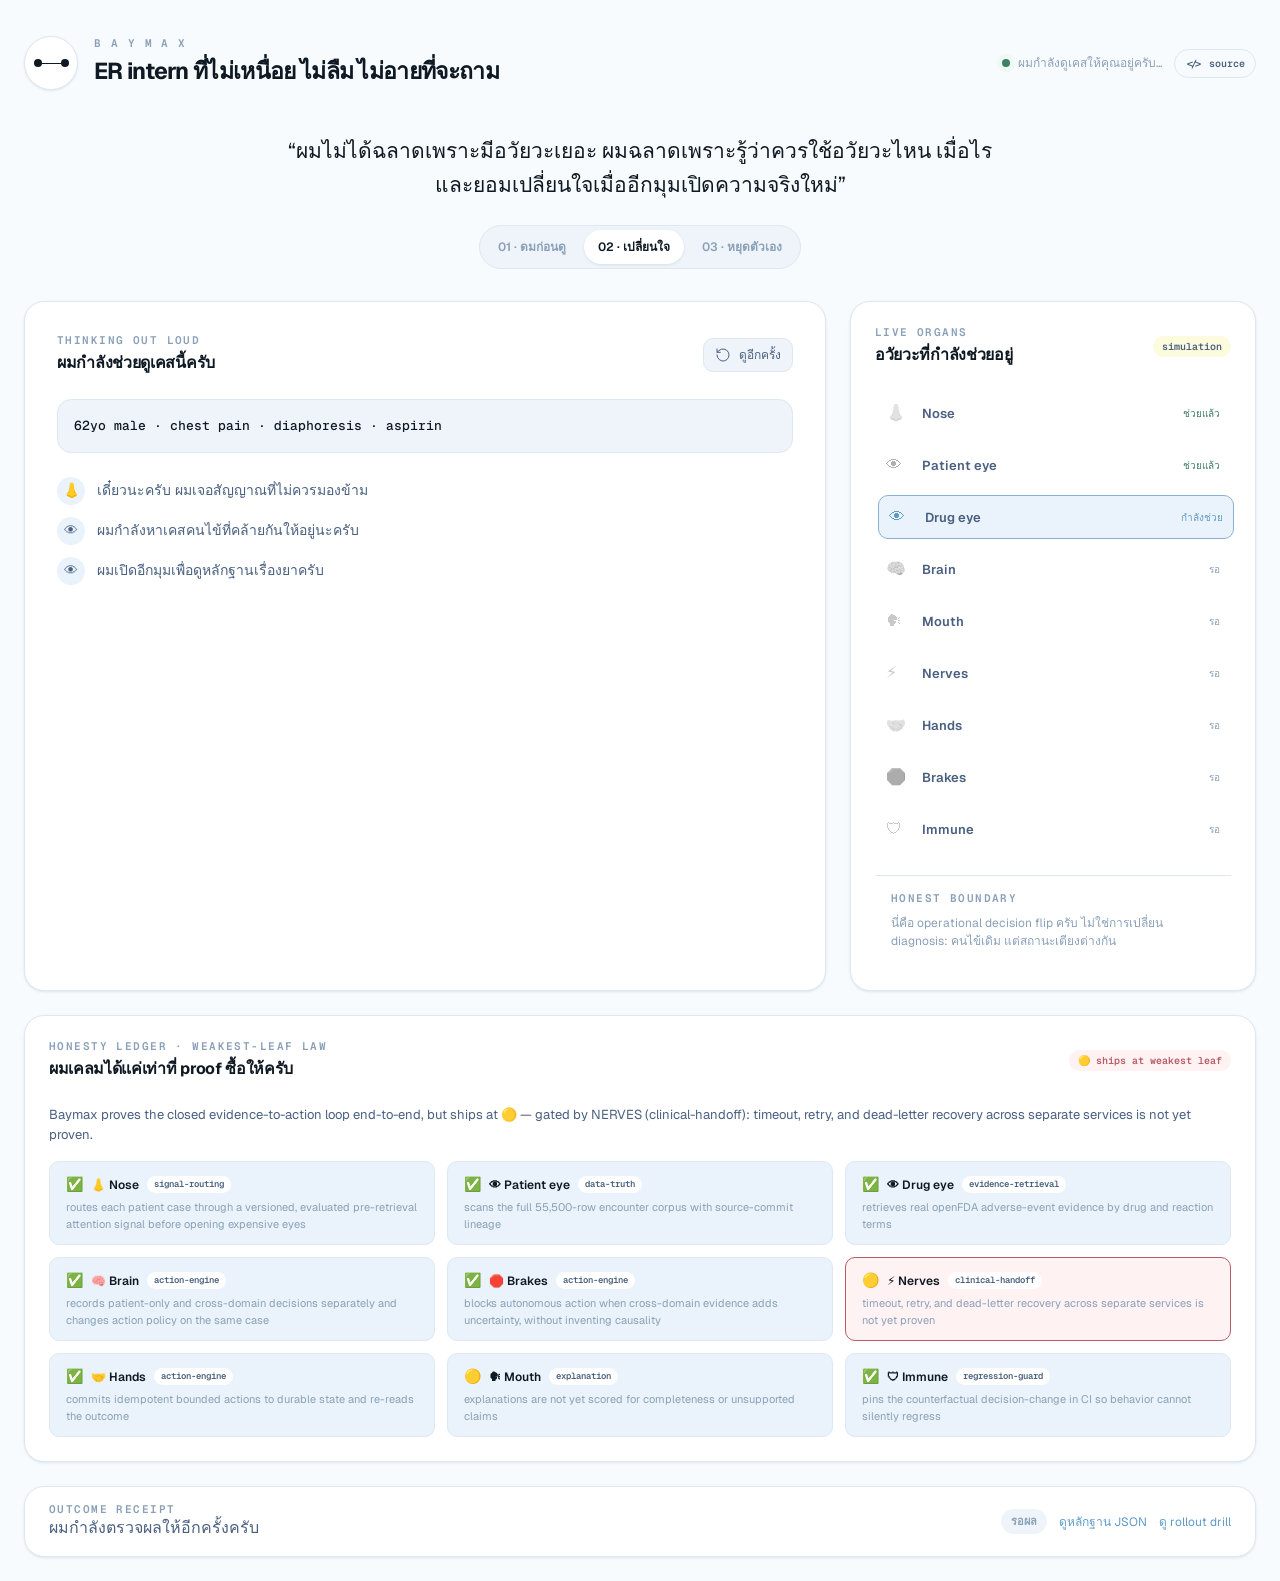
==== ui/index.html @ dfe0d156 "feat: add simulated rollout readiness" ====
<!doctype html>
<html lang="th">
<head>
  <meta charset="utf-8">
  <meta name="viewport" content="width=device-width, initial-scale=1">
  <meta name="description" content="Watch Baymax allocate attention, change decisions, and stop unsafe actions.">
  <title>Baymax · ER nurse assistant simulation</title>
  <link rel="icon" href="data:image/svg+xml,<svg xmlns='http://www.w3.org/2000/svg' viewBox='0 0 64 64'><circle cx='32' cy='32' r='30' fill='white' stroke='%237bb3d9'/><circle cx='22' cy='32' r='4' fill='%230f1923'/><path d='M26 32h12' stroke='%230f1923'/><circle cx='42' cy='32' r='4' fill='%230f1923'/></svg>">
  <link rel="preconnect" href="https://fonts.googleapis.com">
  <link rel="preconnect" href="https://fonts.gstatic.com" crossorigin>
  <link href="https://fonts.googleapis.com/css2?family=Geist:wght@300;400;500;600;700&family=Geist+Mono:wght@400;500&display=swap" rel="stylesheet">
  <link rel="stylesheet" href="style.css">
</head>
<body>
  <main class="shell">
    <header class="topbar">
      <div class="identity">
        <div class="baymax-mark" aria-hidden="true"><span></span><i></i><span></span></div>
        <div>
          <p class="eyebrow">B A Y M A X</p>
          <h1>ER intern ที่ไม่เหนื่อย ไม่ลืม ไม่อายที่จะถาม</h1>
        </div>
      </div>
      <div class="topbar-actions">
        <div class="working-state"><span class="working-dot"></span><span id="working-label">ผมพร้อมช่วยดูเคสครับ</span></div>
        <a class="source-link" href="https://github.com/anix-lynch/baymax" target="_blank" rel="noopener">&lt;/&gt; source</a>
      </div>
    </header>

    <section class="intro">
      <p class="baymax-quote">“ผมไม่ได้ฉลาดเพราะมีอวัยวะเยอะ ผมฉลาดเพราะรู้ว่าควรใช้อวัยวะไหน เมื่อไร และยอมเปลี่ยนใจเมื่ออีกมุมเปิดความจริงใหม่”</p>
      <div class="case-tabs" role="tablist" aria-label="Baymax demo cases">
        <button class="case-tab" data-case="attention" role="tab">01 · ดมก่อนดู</button>
        <button class="case-tab active" data-case="decision" role="tab">02 · เปลี่ยนใจ</button>
        <button class="case-tab" data-case="brake" role="tab">03 · หยุดตัวเอง</button>
      </div>
    </section>

    <section class="workbench" aria-live="polite">
      <article class="thinking-panel">
        <div class="panel-heading">
          <div>
            <p class="eyebrow">THINKING OUT LOUD</p>
            <h2>ผมกำลังช่วยดูเคสนี้ครับ</h2>
          </div>
          <button id="replay" class="replay-button" type="button" aria-label="Replay current case">
            <svg width="16" height="16" viewBox="0 0 24 24" fill="none" stroke="currentColor" stroke-width="1.5" stroke-linecap="round" stroke-linejoin="round" aria-hidden="true"><path d="M3 12a9 9 0 1 0 3-6.7L3 8"/><path d="M3 3v5h5"/></svg>
            ดูอีกครั้ง
          </button>
        </div>
        <div id="patient-card" class="patient-card"></div>
        <ol id="transcript" class="transcript"></ol>
        <div id="money-shot" class="money-shot" hidden></div>
      </article>

      <aside class="vitals-panel">
        <div class="panel-heading">
          <div>
            <p class="eyebrow">LIVE ORGANS</p>
            <h2>อวัยวะที่กำลังช่วยอยู่</h2>
          </div>
          <span class="truth-pill">simulation</span>
        </div>
        <div id="organs" class="organ-list"></div>
        <div class="boundary-card">
          <p class="eyebrow">HONEST BOUNDARY</p>
          <p id="boundary">ผมเป็นระบบจำลองครับ ไม่ใช่หมอ และไม่เชื่อมต่อโรงพยาบาลจริง</p>
        </div>
      </aside>
    </section>

    <section class="honesty" aria-live="polite">
      <div class="panel-heading">
        <div>
          <p class="eyebrow">HONESTY LEDGER · WEAKEST-LEAF LAW</p>
          <h2>ผมเคลมได้แค่เท่าที่ proof ซื้อให้ครับ</h2>
        </div>
        <span id="honesty-headline" class="truth-pill">รอผล</span>
      </div>
      <p id="honesty-claim" class="honesty-claim"></p>
      <div id="honesty-ledger" class="honesty-grid"></div>
    </section>

    <footer class="receipt">
      <div>
        <p class="eyebrow">OUTCOME RECEIPT</p>
        <p id="receipt-text">ผมกำลังตรวจผลให้อีกครั้งครับ</p>
      </div>
      <div class="receipt-actions">
        <span id="receipt-state" class="receipt-state">รอผล</span>
        <a href="../outputs/baymax_audit.json">ดูหลักฐาน JSON</a>
        <a href="../outputs/deployment_readiness_receipt.json">ดู rollout drill</a>
      </div>
    </footer>
  </main>
  <script src="app.js"></script>
</body>
</html>
---- ui/style.css ----
:root {
  --font-sans: "Geist", "Inter", system-ui, -apple-system, sans-serif;
  --font-mono: "Geist Mono", "JetBrains Mono", monospace;
  --color-surface-1: #f8fbfd;
  --color-surface-2: #eef4f9;
  --color-surface-3: #e2ecf4;
  --color-surface-4: #d4e4f0;
  --color-card-bg: #ffffff;
  --color-text-primary: #0f1923;
  --color-text-secondary: #4a6080;
  --color-text-muted: #8aa0b8;
  --color-border: #dde8f0;
  --color-border-focus: #8cb0d4;
  --color-accent: #7bb3d9;
  --color-accent-hover: #5f9bc8;
  --color-accent-bg: rgba(123, 179, 217, 0.12);
  --color-accent-bg-solid: #eaf3fb;
  --color-yellow: #f5e642;
  --color-yellow-bg: rgba(245, 230, 66, 0.18);
  --color-yellow-solid: #fffde6;
  --color-warning: #b85c65;
  --color-warning-bg: #fff2f3;
  --color-success: #3f7f66;
  --color-success-bg: #eef9f4;
  --shadow-card: 0 1px 3px rgba(100, 140, 180, 0.10), 0 1px 2px rgba(100, 140, 180, 0.08);
  --shadow-hover: 0 12px 36px rgba(100, 140, 180, 0.16), 0 2px 6px rgba(100, 140, 180, 0.10);
  --radius-sm: 6px;
  --radius-md: 10px;
  --radius-lg: 14px;
  --radius-xl: 20px;
  --radius-pill: 999px;
  --space-1: 4px;
  --space-2: 8px;
  --space-3: 12px;
  --space-4: 16px;
  --space-5: 24px;
  --space-6: 32px;
  --space-7: 48px;
}

* { box-sizing: border-box; }
body {
  margin: 0;
  font-family: var(--font-sans);
  background: var(--color-surface-1);
  color: var(--color-text-secondary);
  line-height: 1.5;
  -webkit-font-smoothing: antialiased;
}
button, a { font: inherit; }
button { cursor: pointer; }
.shell { max-width: 1280px; margin: 0 auto; padding: var(--space-5); }
.topbar, .receipt, .workbench, .panel-heading, .identity, .working-state, .receipt-actions, .topbar-actions {
  display: flex;
  align-items: center;
}
.topbar { justify-content: space-between; gap: var(--space-5); padding: var(--space-3) 0 var(--space-6); }
.identity { gap: var(--space-4); }
.baymax-mark {
  width: 54px; height: 54px; display: flex; align-items: center; justify-content: center;
  background: var(--color-card-bg); border: 1px solid var(--color-border); border-radius: 50%; box-shadow: var(--shadow-card);
}
.baymax-mark span { width: 8px; height: 8px; background: var(--color-text-primary); border-radius: 50%; }
.baymax-mark i { width: 19px; height: 1px; background: var(--color-text-primary); }
.eyebrow { margin: 0 0 var(--space-1); font: 600 11px/1.2 var(--font-mono); letter-spacing: .13em; color: var(--color-text-muted); }
h1, h2 { margin: 0; color: var(--color-text-primary); }
h1 { font-size: clamp(17px, 2vw, 23px); letter-spacing: -.03em; }
h2 { font-size: 16px; letter-spacing: -.02em; }
.working-state { gap: var(--space-2); font-size: 12px; color: var(--color-text-muted); white-space: nowrap; }
.topbar-actions { gap: var(--space-3); }
.source-link { padding: 6px 10px; border: 1px solid var(--color-border); border-radius: var(--radius-pill); color: var(--color-text-secondary); font: 600 10px/1.5 var(--font-mono); text-decoration: none; }
.source-link:hover { border-color: var(--color-border-focus); color: var(--color-accent-hover); }
.working-dot { width: 8px; height: 8px; border-radius: 50%; background: var(--color-success); box-shadow: 0 0 0 5px var(--color-success-bg); }
.working-dot.busy { animation: breathe 1s ease-in-out infinite; }
.intro { text-align: center; padding: var(--space-3) 0 var(--space-6); }
.baymax-quote { max-width: 720px; margin: 0 auto var(--space-5); color: var(--color-text-primary); font-size: clamp(16px, 2vw, 21px); line-height: 1.6; }
.case-tabs { display: inline-flex; gap: var(--space-1); padding: var(--space-1); background: var(--color-surface-2); border: 1px solid var(--color-border); border-radius: var(--radius-pill); }
.case-tab { border: 0; border-radius: var(--radius-pill); padding: 8px 14px; background: transparent; color: var(--color-text-muted); font-size: 12px; font-weight: 600; }
.case-tab:hover { color: var(--color-text-primary); }
.case-tab.active { background: var(--color-card-bg); color: var(--color-text-primary); box-shadow: var(--shadow-card); }
.workbench { align-items: stretch; gap: var(--space-5); }
.thinking-panel, .vitals-panel, .receipt {
  background: var(--color-card-bg); border: 1px solid var(--color-border); border-radius: var(--radius-xl); box-shadow: var(--shadow-card);
}
.thinking-panel { flex: 1.55; min-height: 550px; padding: var(--space-6); }
.vitals-panel { flex: .75; padding: var(--space-5); }
.panel-heading { justify-content: space-between; gap: var(--space-4); margin-bottom: var(--space-5); }
.replay-button { display: inline-flex; align-items: center; gap: var(--space-2); border: 1px solid var(--color-border); border-radius: var(--radius-md); padding: 7px 11px; background: var(--color-surface-2); color: var(--color-text-secondary); font-size: 12px; }
.replay-button:hover { background: var(--color-surface-3); color: var(--color-text-primary); }
.truth-pill { padding: 3px 9px; border-radius: var(--radius-pill); background: var(--color-yellow-bg); color: var(--color-text-secondary); font: 600 10px/1.5 var(--font-mono); }
.patient-card { padding: var(--space-4); border-radius: var(--radius-lg); background: var(--color-surface-2); border: 1px solid var(--color-border); color: var(--color-text-primary); font: 500 13px/1.5 var(--font-mono); }
.transcript { list-style: none; padding: var(--space-5) 0 0; margin: 0; display: grid; gap: var(--space-3); }
.thought { display: flex; gap: var(--space-3); opacity: 0; transform: translateY(6px); animation: enter .3s ease forwards; }
.thought-icon { width: 28px; height: 28px; display: grid; place-items: center; flex: 0 0 auto; border-radius: 50%; background: var(--color-accent-bg-solid); font-size: 14px; }
.thought-copy { padding-top: 3px; color: var(--color-text-secondary); font-size: 14px; }
.thought-copy strong { color: var(--color-text-primary); font-weight: 600; }
.money-shot { margin-top: var(--space-5); padding: var(--space-5); border: 1px solid var(--color-border-focus); border-radius: var(--radius-lg); background: var(--color-accent-bg-solid); color: var(--color-text-primary); text-align: center; font-size: clamp(17px, 3vw, 26px); font-weight: 700; letter-spacing: -.04em; box-shadow: var(--shadow-hover); animation: enter .35s ease forwards; }
.money-shot.warning { background: var(--color-warning-bg); border-color: var(--color-warning); color: var(--color-warning); }
.money-shot.cheap { background: var(--color-yellow-solid); border-color: var(--color-yellow); }
.organ-list { display: grid; gap: var(--space-2); }
.organ { display: grid; grid-template-columns: 28px 1fr auto; align-items: center; gap: var(--space-2); padding: 9px 10px; border-radius: var(--radius-md); border: 1px solid transparent; color: var(--color-text-muted); transition: all .25s ease; }
.organ-icon { filter: grayscale(1); opacity: .55; }
.organ-name { color: var(--color-text-secondary); font-size: 13px; font-weight: 600; }
.organ-state { font: 500 10px/1.5 var(--font-mono); }
.organ.active { background: var(--color-accent-bg-solid); border-color: var(--color-border-focus); color: var(--color-accent-hover); transform: translateX(3px); }
.organ.active .organ-icon { filter: none; opacity: 1; animation: breathe 1s ease-in-out infinite; }
.organ.done { color: var(--color-success); }
.organ.blocked { background: var(--color-warning-bg); border-color: var(--color-warning); color: var(--color-warning); }
.boundary-card { margin-top: var(--space-5); padding: var(--space-4); border-top: 1px solid var(--color-border); color: var(--color-text-muted); font-size: 12px; }
.boundary-card p:last-child { margin: var(--space-2) 0 0; }
.receipt { justify-content: space-between; gap: var(--space-4); margin-top: var(--space-5); padding: var(--space-4) var(--space-5); }
.receipt p { margin: 0; }
.receipt-actions { gap: var(--space-3); }
.receipt-state { padding: 4px 10px; border-radius: var(--radius-pill); background: var(--color-surface-2); color: var(--color-text-muted); font-size: 11px; font-weight: 600; }
.receipt-state.done { background: var(--color-success-bg); color: var(--color-success); }
.receipt a { color: var(--color-accent-hover); font-size: 12px; text-decoration: none; }

.honesty { margin-top: var(--space-5); padding: var(--space-5); background: var(--color-card-bg); border: 1px solid var(--color-border); border-radius: var(--radius-xl); box-shadow: var(--shadow-card); }
.truth-pill.warning { background: var(--color-warning-bg); color: var(--color-warning); }
.honesty-claim { margin: 0 0 var(--space-4); color: var(--color-text-secondary); font-size: 13px; line-height: 1.55; }
.honesty-grid { display: grid; grid-template-columns: repeat(3, 1fr); gap: var(--space-3); }
.ledger-cell { padding: var(--space-3) var(--space-4); border: 1px solid var(--color-border); border-radius: var(--radius-md); background: var(--color-accent-bg-solid); }
.ledger-cell.weakest { border-color: var(--color-warning); background: var(--color-warning-bg); }
.ledger-top { display: flex; flex-wrap: wrap; align-items: center; gap: var(--space-2); margin-bottom: 4px; }
.ledger-organ { min-width: 0; }
.ledger-verdict { font-size: 14px; }
.ledger-organ { font-weight: 600; font-size: 12px; color: var(--color-text-primary); }
.ledger-variant { padding: 2px 7px; border-radius: var(--radius-pill); background: var(--color-card-bg); color: var(--color-text-secondary); font: 600 9px/1.4 var(--font-mono); white-space: nowrap; }
.ledger-claim { margin: 0; font-size: 11px; line-height: 1.5; color: var(--color-text-muted); }

@keyframes enter { to { opacity: 1; transform: translateY(0); } }
@keyframes breathe { 50% { transform: scale(.78); opacity: .65; } }
@media (prefers-reduced-motion: reduce) { *, *::before, *::after { animation-duration: .01ms !important; transition-duration: .01ms !important; } }
@media (max-width: 900px) {
  .workbench { flex-direction: column; }
  .thinking-panel { min-height: 520px; }
  .organ-list { grid-template-columns: repeat(2, 1fr); }
  .honesty-grid { grid-template-columns: repeat(2, 1fr); }
}
@media (max-width: 640px) {
  .shell { padding: var(--space-3); }
  .topbar, .receipt { align-items: flex-start; flex-direction: column; }
  .topbar-actions { width: 100%; justify-content: space-between; padding-left: 70px; margin-top: -15px; }
  .intro { text-align: left; }
  .case-tabs { display: grid; border-radius: var(--radius-lg); }
  .case-tab { text-align: left; }
  .thinking-panel, .vitals-panel { padding: var(--space-4); }
  .organ-list { grid-template-columns: 1fr; }
  .honesty-grid { grid-template-columns: 1fr; }
  .receipt-actions { width: 100%; justify-content: space-between; }
}
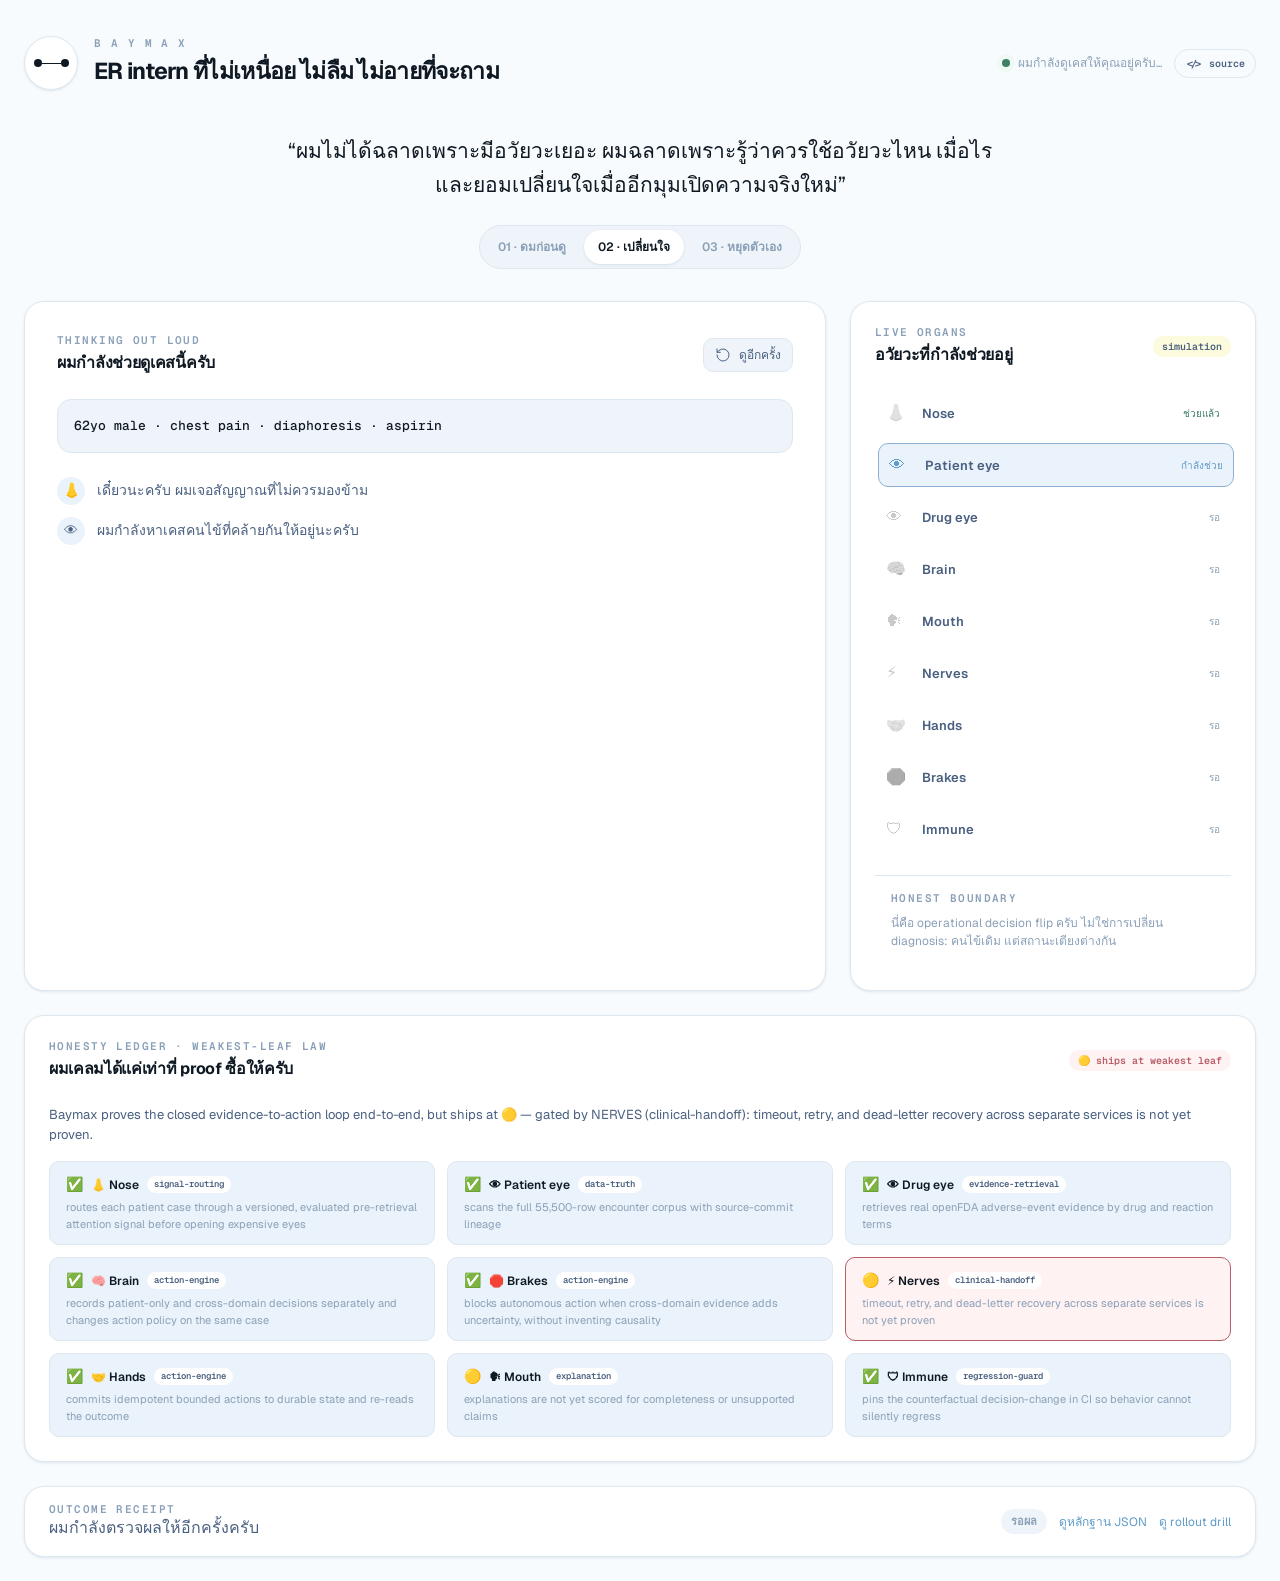
==== commit d95dc19d: "fix: load showroom assets from deployed root" ====
--- a/ui/index.html
+++ b/ui/index.html
@@ -9,7 +9,7 @@
   <link rel="preconnect" href="https://fonts.googleapis.com">
   <link rel="preconnect" href="https://fonts.gstatic.com" crossorigin>
   <link href="https://fonts.googleapis.com/css2?family=Geist:wght@300;400;500;600;700&family=Geist+Mono:wght@400;500&display=swap" rel="stylesheet">
-  <link rel="stylesheet" href="style.css">
+  <link rel="stylesheet" href="/ui/style.css">
 </head>
 <body>
   <main class="shell">
@@ -93,6 +93,6 @@
       </div>
     </footer>
   </main>
-  <script src="app.js"></script>
+  <script src="/ui/app.js"></script>
 </body>
 </html>
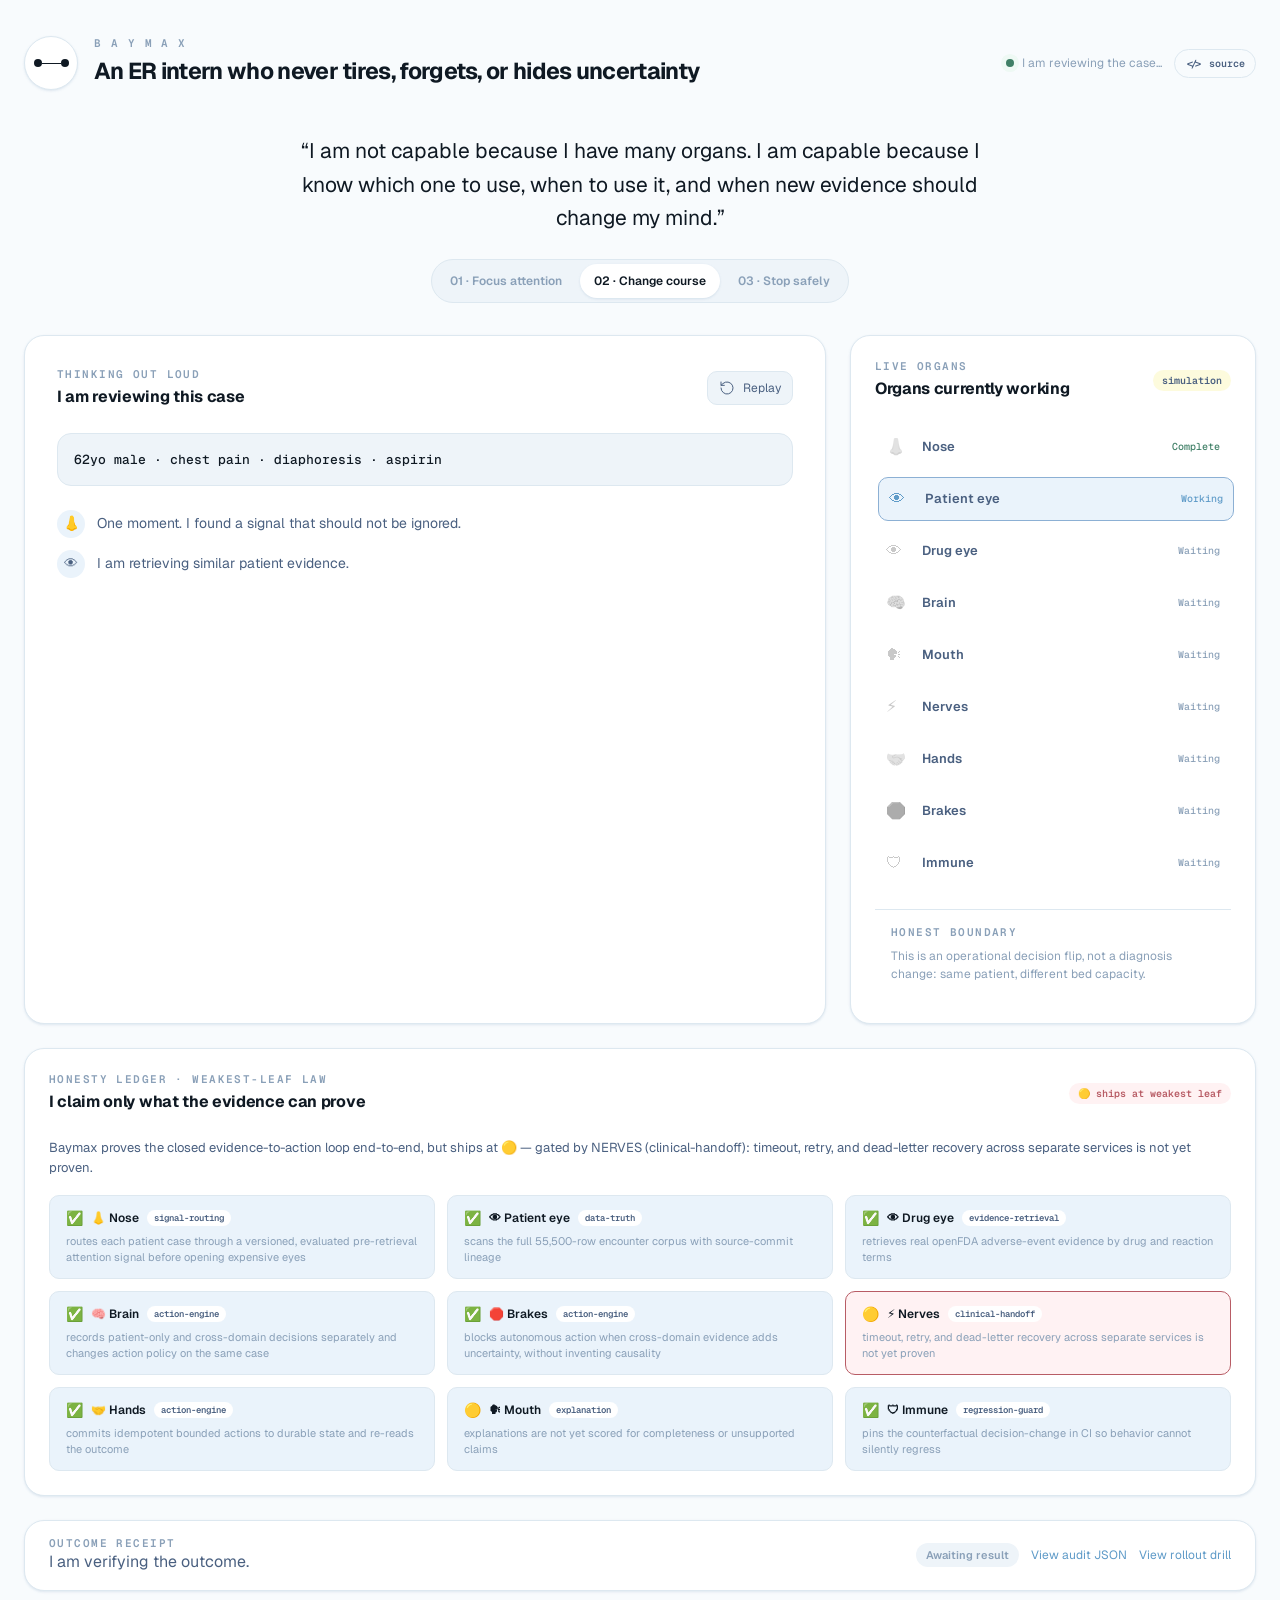
==== commit a19f1691: "fix: make public showroom accessible in English" ====
--- a/ui/index.html
+++ b/ui/index.html
@@ -1,5 +1,5 @@
 <!doctype html>
-<html lang="th">
+<html lang="en">
 <head>
   <meta charset="utf-8">
   <meta name="viewport" content="width=device-width, initial-scale=1">
@@ -18,21 +18,21 @@
         <div class="baymax-mark" aria-hidden="true"><span></span><i></i><span></span></div>
         <div>
           <p class="eyebrow">B A Y M A X</p>
-          <h1>ER intern ที่ไม่เหนื่อย ไม่ลืม ไม่อายที่จะถาม</h1>
+          <h1>An ER intern who never tires, forgets, or hides uncertainty</h1>
         </div>
       </div>
       <div class="topbar-actions">
-        <div class="working-state"><span class="working-dot"></span><span id="working-label">ผมพร้อมช่วยดูเคสครับ</span></div>
+        <div class="working-state"><span class="working-dot"></span><span id="working-label">I am ready to review a case.</span></div>
         <a class="source-link" href="https://github.com/anix-lynch/baymax" target="_blank" rel="noopener">&lt;/&gt; source</a>
       </div>
     </header>
 
     <section class="intro">
-      <p class="baymax-quote">“ผมไม่ได้ฉลาดเพราะมีอวัยวะเยอะ ผมฉลาดเพราะรู้ว่าควรใช้อวัยวะไหน เมื่อไร และยอมเปลี่ยนใจเมื่ออีกมุมเปิดความจริงใหม่”</p>
+      <p class="baymax-quote">“I am not capable because I have many organs. I am capable because I know which one to use, when to use it, and when new evidence should change my mind.”</p>
       <div class="case-tabs" role="tablist" aria-label="Baymax demo cases">
-        <button class="case-tab" data-case="attention" role="tab">01 · ดมก่อนดู</button>
-        <button class="case-tab active" data-case="decision" role="tab">02 · เปลี่ยนใจ</button>
-        <button class="case-tab" data-case="brake" role="tab">03 · หยุดตัวเอง</button>
+        <button class="case-tab" data-case="attention" role="tab">01 · Focus attention</button>
+        <button class="case-tab active" data-case="decision" role="tab">02 · Change course</button>
+        <button class="case-tab" data-case="brake" role="tab">03 · Stop safely</button>
       </div>
     </section>
 
@@ -41,11 +41,11 @@
         <div class="panel-heading">
           <div>
             <p class="eyebrow">THINKING OUT LOUD</p>
-            <h2>ผมกำลังช่วยดูเคสนี้ครับ</h2>
+            <h2>I am reviewing this case</h2>
           </div>
           <button id="replay" class="replay-button" type="button" aria-label="Replay current case">
             <svg width="16" height="16" viewBox="0 0 24 24" fill="none" stroke="currentColor" stroke-width="1.5" stroke-linecap="round" stroke-linejoin="round" aria-hidden="true"><path d="M3 12a9 9 0 1 0 3-6.7L3 8"/><path d="M3 3v5h5"/></svg>
-            ดูอีกครั้ง
+            Replay
           </button>
         </div>
         <div id="patient-card" class="patient-card"></div>
@@ -57,14 +57,14 @@
         <div class="panel-heading">
           <div>
             <p class="eyebrow">LIVE ORGANS</p>
-            <h2>อวัยวะที่กำลังช่วยอยู่</h2>
+            <h2>Organs currently working</h2>
           </div>
           <span class="truth-pill">simulation</span>
         </div>
         <div id="organs" class="organ-list"></div>
         <div class="boundary-card">
           <p class="eyebrow">HONEST BOUNDARY</p>
-          <p id="boundary">ผมเป็นระบบจำลองครับ ไม่ใช่หมอ และไม่เชื่อมต่อโรงพยาบาลจริง</p>
+          <p id="boundary">I am a simulation, not a clinician, and I am not connected to a real hospital.</p>
         </div>
       </aside>
     </section>
@@ -73,9 +73,9 @@
       <div class="panel-heading">
         <div>
           <p class="eyebrow">HONESTY LEDGER · WEAKEST-LEAF LAW</p>
-          <h2>ผมเคลมได้แค่เท่าที่ proof ซื้อให้ครับ</h2>
+          <h2>I claim only what the evidence can prove</h2>
         </div>
-        <span id="honesty-headline" class="truth-pill">รอผล</span>
+        <span id="honesty-headline" class="truth-pill">Awaiting proof</span>
       </div>
       <p id="honesty-claim" class="honesty-claim"></p>
       <div id="honesty-ledger" class="honesty-grid"></div>
@@ -84,12 +84,12 @@
     <footer class="receipt">
       <div>
         <p class="eyebrow">OUTCOME RECEIPT</p>
-        <p id="receipt-text">ผมกำลังตรวจผลให้อีกครั้งครับ</p>
+        <p id="receipt-text">I am verifying the outcome.</p>
       </div>
       <div class="receipt-actions">
-        <span id="receipt-state" class="receipt-state">รอผล</span>
-        <a href="../outputs/baymax_audit.json">ดูหลักฐาน JSON</a>
-        <a href="../outputs/deployment_readiness_receipt.json">ดู rollout drill</a>
+        <span id="receipt-state" class="receipt-state">Awaiting result</span>
+        <a href="../outputs/baymax_audit.json">View audit JSON</a>
+        <a href="../outputs/deployment_readiness_receipt.json">View rollout drill</a>
       </div>
     </footer>
   </main>
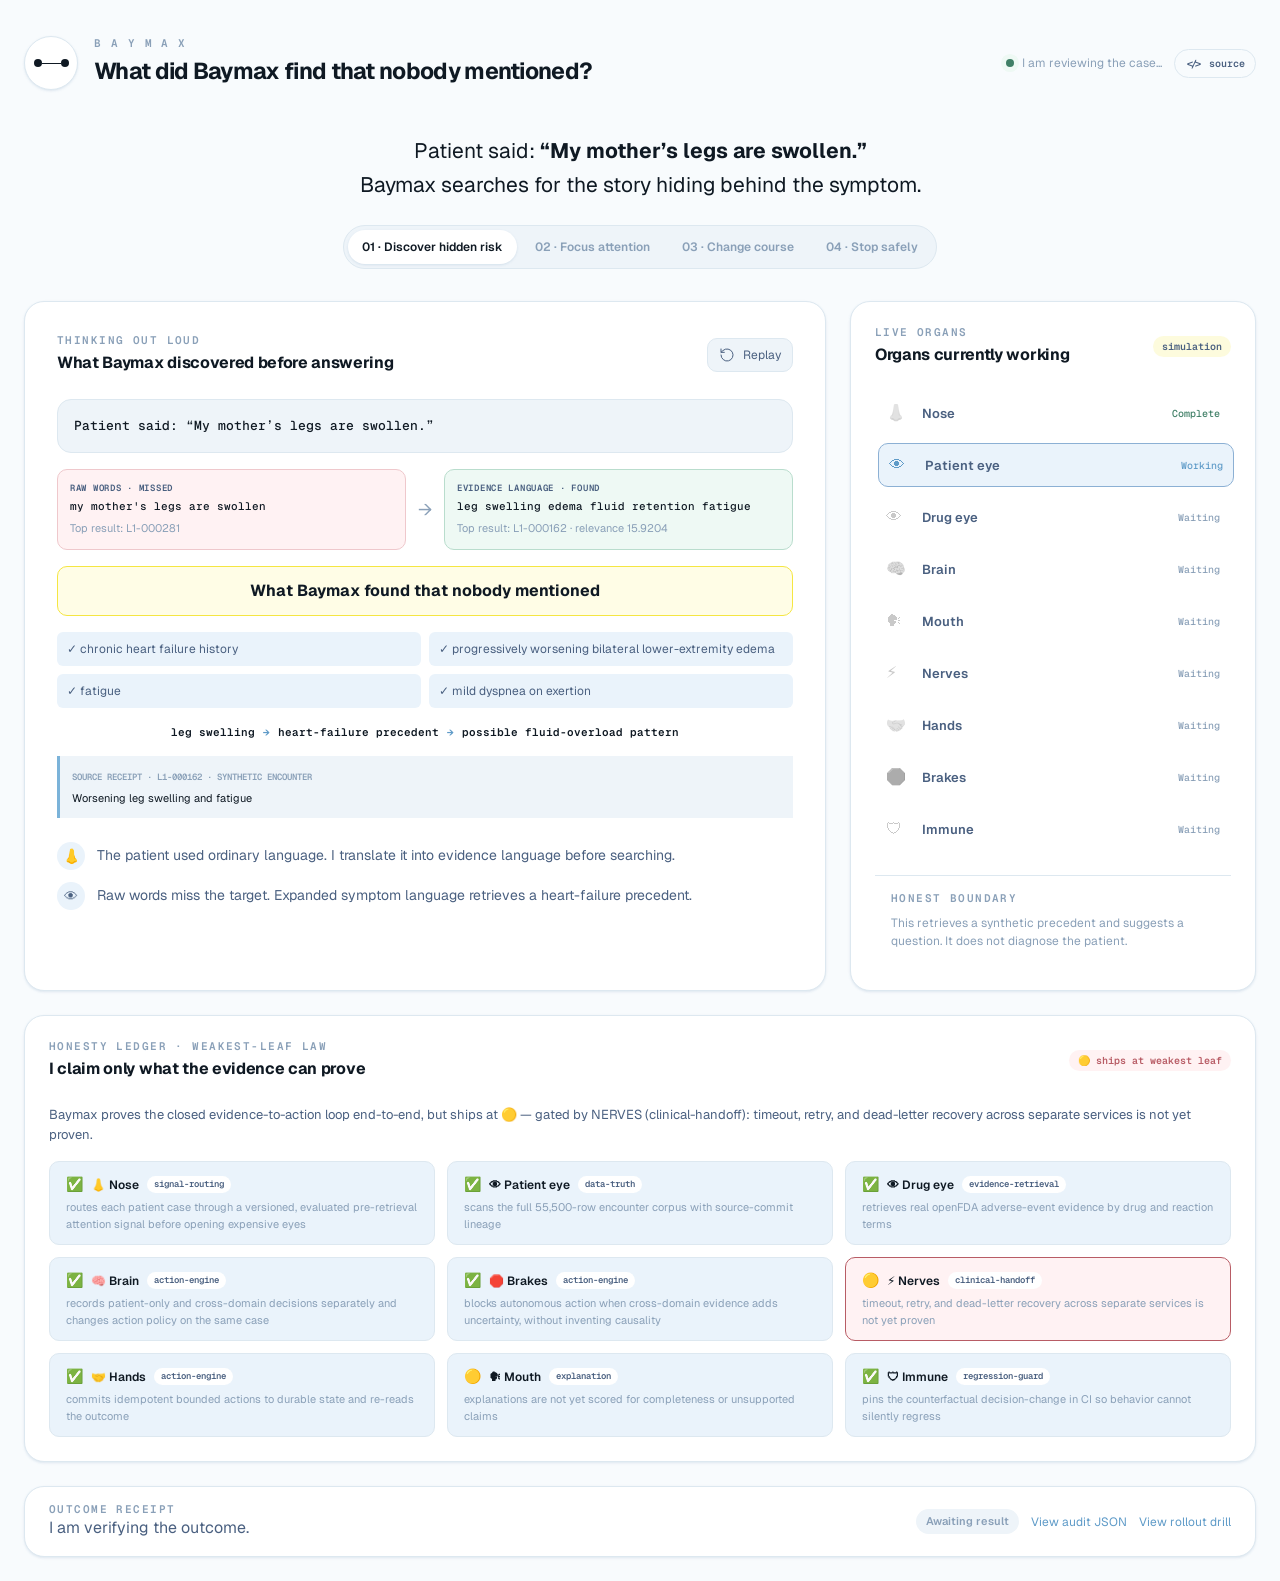
==== commit 1063042c: "feat: lead Baymax with retrieval discovery" ====
--- a/ui/index.html
+++ b/ui/index.html
@@ -18,7 +18,7 @@
         <div class="baymax-mark" aria-hidden="true"><span></span><i></i><span></span></div>
         <div>
           <p class="eyebrow">B A Y M A X</p>
-          <h1>An ER intern who never tires, forgets, or hides uncertainty</h1>
+          <h1>What did Baymax find that nobody mentioned?</h1>
         </div>
       </div>
       <div class="topbar-actions">
@@ -28,11 +28,12 @@
     </header>
 
     <section class="intro">
-      <p class="baymax-quote">“I am not capable because I have many organs. I am capable because I know which one to use, when to use it, and when new evidence should change my mind.”</p>
+      <p class="baymax-quote">Patient said: <strong>“My mother’s legs are swollen.”</strong><br>Baymax searches for the story hiding behind the symptom.</p>
       <div class="case-tabs" role="tablist" aria-label="Baymax demo cases">
-        <button class="case-tab" data-case="attention" role="tab">01 · Focus attention</button>
-        <button class="case-tab active" data-case="decision" role="tab">02 · Change course</button>
-        <button class="case-tab" data-case="brake" role="tab">03 · Stop safely</button>
+        <button class="case-tab active" data-case="discovery" role="tab">01 · Discover hidden risk</button>
+        <button class="case-tab" data-case="attention" role="tab">02 · Focus attention</button>
+        <button class="case-tab" data-case="decision" role="tab">03 · Change course</button>
+        <button class="case-tab" data-case="brake" role="tab">04 · Stop safely</button>
       </div>
     </section>
 
@@ -41,7 +42,7 @@
         <div class="panel-heading">
           <div>
             <p class="eyebrow">THINKING OUT LOUD</p>
-            <h2>I am reviewing this case</h2>
+            <h2 id="thinking-title">What Baymax discovered before answering</h2>
           </div>
           <button id="replay" class="replay-button" type="button" aria-label="Replay current case">
             <svg width="16" height="16" viewBox="0 0 24 24" fill="none" stroke="currentColor" stroke-width="1.5" stroke-linecap="round" stroke-linejoin="round" aria-hidden="true"><path d="M3 12a9 9 0 1 0 3-6.7L3 8"/><path d="M3 3v5h5"/></svg>
@@ -49,6 +50,7 @@
           </button>
         </div>
         <div id="patient-card" class="patient-card"></div>
+        <div id="discovery-card" class="discovery-card" hidden></div>
         <ol id="transcript" class="transcript"></ol>
         <div id="money-shot" class="money-shot" hidden></div>
       </article>
--- a/ui/style.css
+++ b/ui/style.css
@@ -49,22 +49,23 @@
 }
 button, a { font: inherit; }
 button { cursor: pointer; }
-.shell { max-width: 1280px; margin: 0 auto; padding: var(--space-5); }
+.shell { max-width: 1280px; margin: 0 auto; padding: var(--space-5); overflow: hidden; }
 .topbar, .receipt, .workbench, .panel-heading, .identity, .working-state, .receipt-actions, .topbar-actions {
   display: flex;
   align-items: center;
 }
 .topbar { justify-content: space-between; gap: var(--space-5); padding: var(--space-3) 0 var(--space-6); }
-.identity { gap: var(--space-4); }
+.identity { gap: var(--space-4); min-width: 0; }
+.identity > div { min-width: 0; }
 .baymax-mark {
-  width: 54px; height: 54px; display: flex; align-items: center; justify-content: center;
+  width: 54px; height: 54px; flex: 0 0 54px; display: flex; align-items: center; justify-content: center;
   background: var(--color-card-bg); border: 1px solid var(--color-border); border-radius: 50%; box-shadow: var(--shadow-card);
 }
 .baymax-mark span { width: 8px; height: 8px; background: var(--color-text-primary); border-radius: 50%; }
 .baymax-mark i { width: 19px; height: 1px; background: var(--color-text-primary); }
 .eyebrow { margin: 0 0 var(--space-1); font: 600 11px/1.2 var(--font-mono); letter-spacing: .13em; color: var(--color-text-muted); }
 h1, h2 { margin: 0; color: var(--color-text-primary); }
-h1 { font-size: clamp(17px, 2vw, 23px); letter-spacing: -.03em; }
+h1 { font-size: clamp(17px, 2vw, 23px); letter-spacing: -.03em; overflow-wrap: anywhere; }
 h2 { font-size: 16px; letter-spacing: -.02em; }
 .working-state { gap: var(--space-2); font-size: 12px; color: var(--color-text-muted); white-space: nowrap; }
 .topbar-actions { gap: var(--space-3); }
@@ -73,7 +74,7 @@
 .working-dot { width: 8px; height: 8px; border-radius: 50%; background: var(--color-success); box-shadow: 0 0 0 5px var(--color-success-bg); }
 .working-dot.busy { animation: breathe 1s ease-in-out infinite; }
 .intro { text-align: center; padding: var(--space-3) 0 var(--space-6); }
-.baymax-quote { max-width: 720px; margin: 0 auto var(--space-5); color: var(--color-text-primary); font-size: clamp(16px, 2vw, 21px); line-height: 1.6; }
+.baymax-quote { max-width: 720px; margin: 0 auto var(--space-5); color: var(--color-text-primary); font-size: clamp(16px, 2vw, 21px); line-height: 1.6; overflow-wrap: anywhere; }
 .case-tabs { display: inline-flex; gap: var(--space-1); padding: var(--space-1); background: var(--color-surface-2); border: 1px solid var(--color-border); border-radius: var(--radius-pill); }
 .case-tab { border: 0; border-radius: var(--radius-pill); padding: 8px 14px; background: transparent; color: var(--color-text-muted); font-size: 12px; font-weight: 600; }
 .case-tab:hover { color: var(--color-text-primary); }
@@ -82,13 +83,31 @@
 .thinking-panel, .vitals-panel, .receipt {
   background: var(--color-card-bg); border: 1px solid var(--color-border); border-radius: var(--radius-xl); box-shadow: var(--shadow-card);
 }
-.thinking-panel { flex: 1.55; min-height: 550px; padding: var(--space-6); }
-.vitals-panel { flex: .75; padding: var(--space-5); }
+.thinking-panel { flex: 1.55; min-width: 0; min-height: 550px; padding: var(--space-6); }
+.vitals-panel { flex: .75; min-width: 0; padding: var(--space-5); }
 .panel-heading { justify-content: space-between; gap: var(--space-4); margin-bottom: var(--space-5); }
+.panel-heading > div { min-width: 0; }
 .replay-button { display: inline-flex; align-items: center; gap: var(--space-2); border: 1px solid var(--color-border); border-radius: var(--radius-md); padding: 7px 11px; background: var(--color-surface-2); color: var(--color-text-secondary); font-size: 12px; }
 .replay-button:hover { background: var(--color-surface-3); color: var(--color-text-primary); }
 .truth-pill { padding: 3px 9px; border-radius: var(--radius-pill); background: var(--color-yellow-bg); color: var(--color-text-secondary); font: 600 10px/1.5 var(--font-mono); }
-.patient-card { padding: var(--space-4); border-radius: var(--radius-lg); background: var(--color-surface-2); border: 1px solid var(--color-border); color: var(--color-text-primary); font: 500 13px/1.5 var(--font-mono); }
+.patient-card { padding: var(--space-4); border-radius: var(--radius-lg); background: var(--color-surface-2); border: 1px solid var(--color-border); color: var(--color-text-primary); font: 500 13px/1.5 var(--font-mono); overflow-wrap: anywhere; }
+.discovery-card { margin-top: var(--space-4); display: grid; gap: var(--space-4); }
+.retrieval-contrast { display: grid; grid-template-columns: 1fr auto 1fr; align-items: center; gap: var(--space-3); }
+.retrieval-step { min-width: 0; padding: var(--space-3); border: 1px solid var(--color-border); border-radius: var(--radius-md); display: grid; gap: 5px; font-size: 11px; }
+.retrieval-step strong { color: var(--color-text-primary); font: 500 11px/1.45 var(--font-mono); overflow-wrap: anywhere; }
+.retrieval-step span:last-child { color: var(--color-text-muted); }
+.retrieval-step.missed { background: var(--color-warning-bg); border-color: #efc8cc; }
+.retrieval-step.found { background: var(--color-success-bg); border-color: #b9ddcd; }
+.retrieval-label { color: var(--color-text-secondary); font: 600 9px/1.4 var(--font-mono); letter-spacing: .08em; }
+.retrieval-arrow { color: var(--color-text-muted); font-size: 18px; }
+.found-banner { padding: var(--space-3) var(--space-4); border-radius: var(--radius-md); background: var(--color-yellow-solid); border: 1px solid var(--color-yellow); color: var(--color-text-primary); font-weight: 700; text-align: center; overflow-wrap: anywhere; }
+.finding-grid { display: grid; grid-template-columns: repeat(2, 1fr); gap: var(--space-2); }
+.finding-grid span { padding: 8px 10px; border-radius: var(--radius-sm); background: var(--color-accent-bg-solid); color: var(--color-text-secondary); font-size: 12px; }
+.evidence-path { display: flex; flex-wrap: wrap; justify-content: center; gap: var(--space-2); color: var(--color-text-primary); font: 600 11px/1.5 var(--font-mono); }
+.evidence-path b { color: var(--color-accent-hover); }
+.source-receipt { padding: var(--space-3); border-left: 3px solid var(--color-accent); background: var(--color-surface-2); font-size: 11px; }
+.source-receipt span { color: var(--color-text-muted); font: 600 9px/1.4 var(--font-mono); text-transform: uppercase; }
+.source-receipt p { margin: 5px 0 0; color: var(--color-text-primary); }
 .transcript { list-style: none; padding: var(--space-5) 0 0; margin: 0; display: grid; gap: var(--space-3); }
 .thought { display: flex; gap: var(--space-3); opacity: 0; transform: translateY(6px); animation: enter .3s ease forwards; }
 .thought-icon { width: 28px; height: 28px; display: grid; place-items: center; flex: 0 0 auto; border-radius: 50%; background: var(--color-accent-bg-solid); font-size: 14px; }
@@ -140,12 +159,22 @@
 @media (max-width: 640px) {
   .shell { padding: var(--space-3); }
   .topbar, .receipt { align-items: flex-start; flex-direction: column; }
+  .identity { width: 100%; align-items: flex-start; }
+  .identity > div:last-child { flex: 1; min-width: 0; }
   .topbar-actions { width: 100%; justify-content: space-between; padding-left: 70px; margin-top: -15px; }
   .intro { text-align: left; }
-  .case-tabs { display: grid; border-radius: var(--radius-lg); }
+  .baymax-quote { width: 100%; }
+  .case-tabs { display: grid; width: 100%; border-radius: var(--radius-lg); }
   .case-tab { text-align: left; }
   .thinking-panel, .vitals-panel { padding: var(--space-4); }
+  .workbench, .thinking-panel, .vitals-panel { width: 100%; min-width: 0; }
+  .panel-heading { align-items: flex-start; flex-wrap: wrap; }
+  .replay-button { flex: 0 0 auto; }
+  .patient-card, .retrieval-step, .found-banner, .source-receipt { max-width: 100%; word-break: break-word; }
   .organ-list { grid-template-columns: 1fr; }
   .honesty-grid { grid-template-columns: 1fr; }
   .receipt-actions { width: 100%; justify-content: space-between; }
+  .retrieval-contrast { grid-template-columns: 1fr; }
+  .retrieval-arrow { transform: rotate(90deg); text-align: center; }
+  .finding-grid { grid-template-columns: 1fr; }
 }
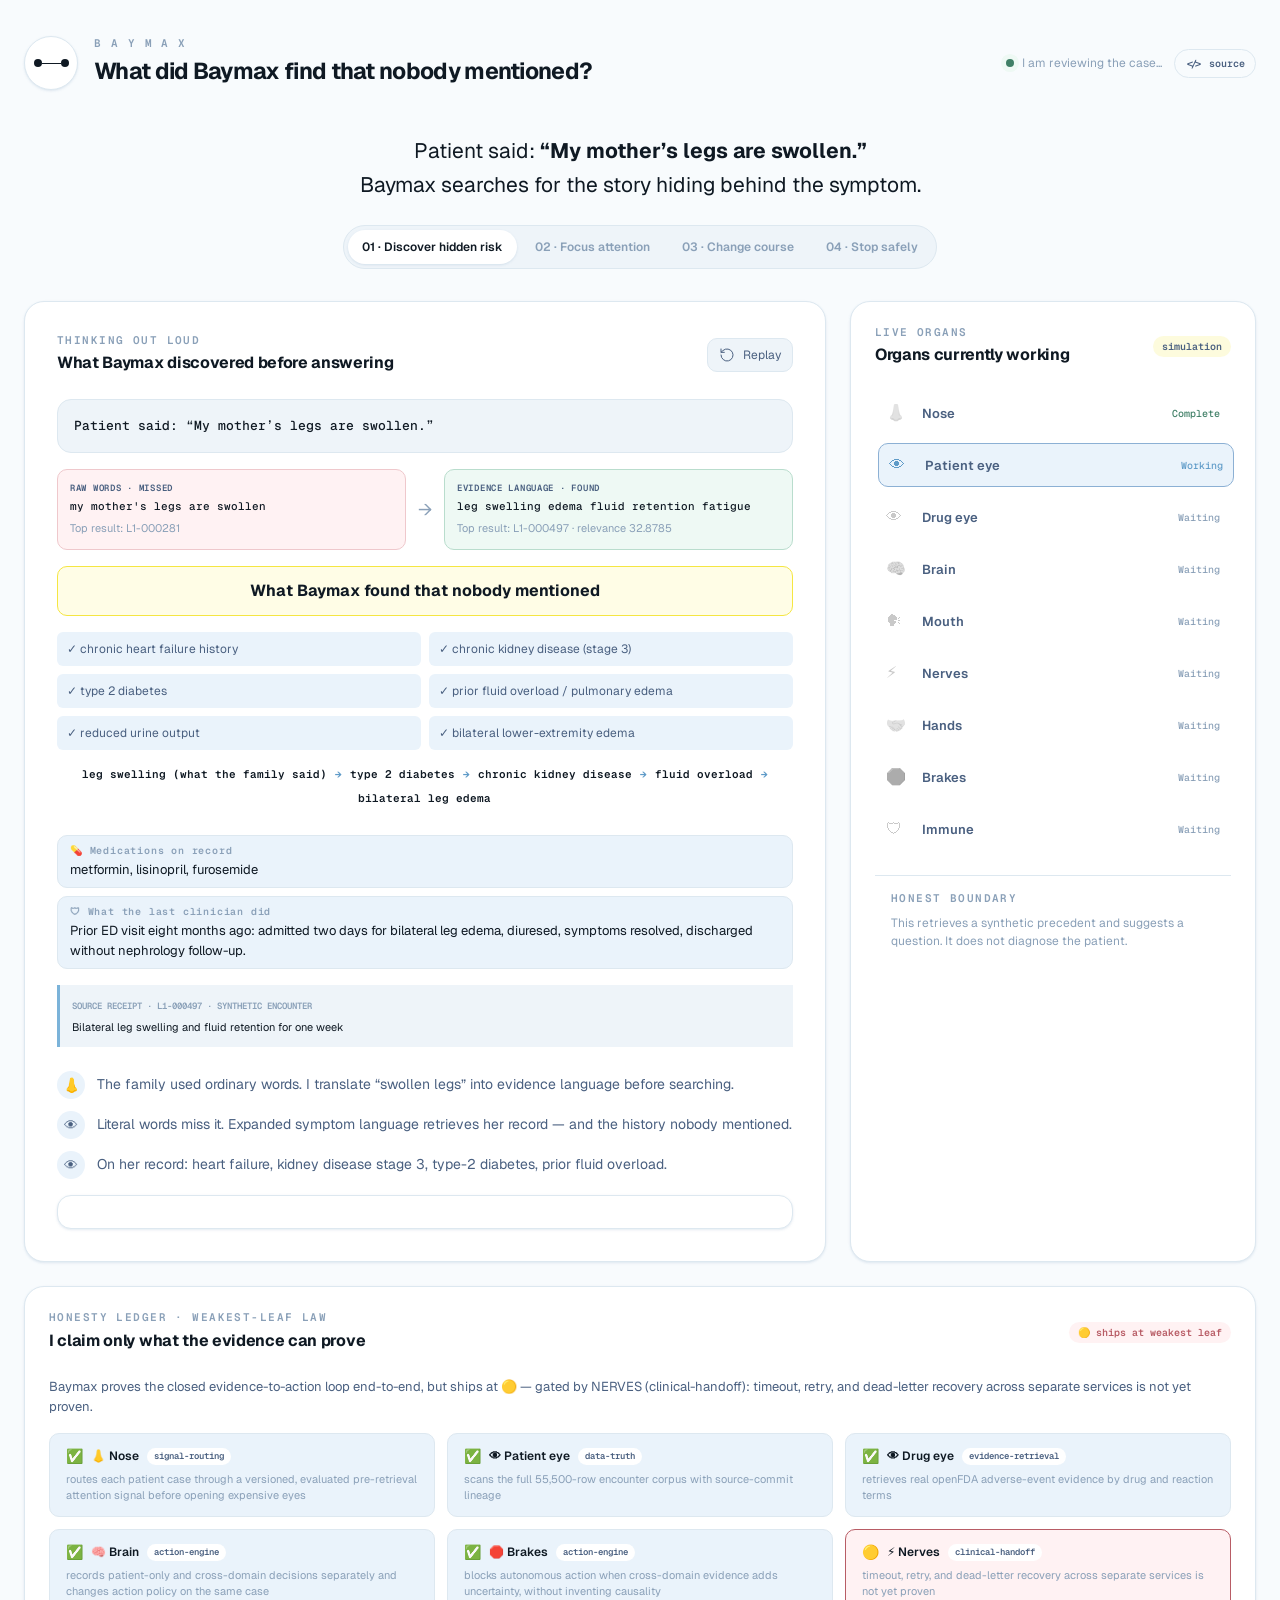
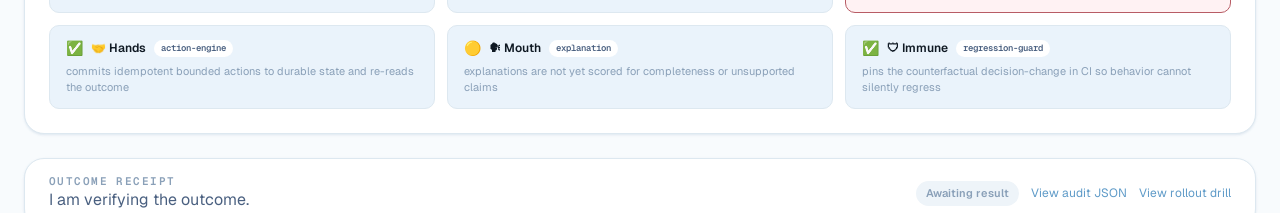
==== commit 476d61bd: "feat: real cross-domain disposition for the mother case - inject synthetic mother encounter into L1 " ====
--- a/ui/index.html
+++ b/ui/index.html
@@ -53,6 +53,7 @@
         <div id="discovery-card" class="discovery-card" hidden></div>
         <ol id="transcript" class="transcript"></ol>
         <div id="money-shot" class="money-shot" hidden></div>
+        <div id="result-card" class="result-card" hidden></div>
       </article>
 
       <aside class="vitals-panel">
--- a/ui/style.css
+++ b/ui/style.css
@@ -178,3 +178,60 @@
   .retrieval-arrow { transform: rotate(90deg); text-align: center; }
   .finding-grid { grid-template-columns: 1fr; }
 }
+
+/* ── Cross-domain lanes (meds + prior care) ─────────────────────────────── */
+.lanes { display: grid; gap: var(--space-2); margin-top: var(--space-3); }
+.lane {
+  display: flex; flex-direction: column; gap: 2px;
+  background: var(--color-accent-bg-solid); border: 1px solid var(--color-border);
+  border-radius: var(--radius-md); padding: var(--space-2) var(--space-3);
+  font-size: 13px; color: var(--color-text-primary);
+}
+.lane-label { font: 600 10px/1.4 var(--font-mono); letter-spacing: .08em; color: var(--color-text-muted); }
+
+/* ── Disposition result card ────────────────────────────────────────────── */
+.result-card {
+  margin-top: var(--space-4); border: 1px solid var(--color-border);
+  border-radius: var(--radius-lg); background: var(--color-card-bg);
+  box-shadow: var(--shadow-card); padding: var(--space-4); display: grid; gap: var(--space-3);
+}
+.result-head { font: 600 11px/1.3 var(--font-mono); letter-spacing: .12em; color: var(--color-text-muted); }
+.result-head .sim {
+  margin-left: var(--space-2); padding: 2px 8px; border-radius: var(--radius-pill);
+  background: var(--color-surface-3); color: var(--color-text-secondary); font-size: 9px;
+}
+.triage-flip { display: flex; align-items: center; flex-wrap: wrap; gap: var(--space-2); font-size: 14px; color: var(--color-text-primary); }
+.triage-flip .flip-from { color: var(--color-text-muted); text-decoration: line-through; }
+.triage-flip .flip-to { font-weight: 600; }
+.triage-flip b { color: var(--color-text-muted); }
+.tier-pills { display: inline-flex; gap: 4px; margin-left: auto; }
+.tier {
+  padding: 3px 10px; border-radius: var(--radius-pill); font: 600 11px/1.2 var(--font-mono);
+  opacity: .35; border: 1px solid transparent;
+}
+.tier.green { background: var(--color-success-bg); color: var(--color-success); }
+.tier.yellow { background: var(--color-yellow-solid); color: #8a7a00; }
+.tier.red { background: var(--color-warning-bg); color: var(--color-warning); }
+.tier.on { opacity: 1; border-color: currentColor; }
+.result-grid { display: grid; grid-template-columns: repeat(auto-fit, minmax(150px, 1fr)); gap: var(--space-2); }
+.result-cell {
+  background: var(--color-surface-2); border-radius: var(--radius-md);
+  padding: var(--space-2) var(--space-3); display: flex; flex-direction: column; gap: 2px;
+}
+.result-cell .rc-label, .booking .rc-label, .voice .rc-label {
+  font: 600 10px/1.4 var(--font-mono); letter-spacing: .08em; color: var(--color-text-muted);
+}
+.result-cell strong { font-size: 14px; color: var(--color-text-primary); text-transform: capitalize; }
+.escalation {
+  background: var(--color-warning-bg); border: 1px solid var(--color-warning);
+  border-radius: var(--radius-md); padding: var(--space-2) var(--space-3);
+  font-size: 13px; color: var(--color-warning);
+}
+.booking { background: var(--color-surface-2); border-radius: var(--radius-md); padding: var(--space-3); font-size: 13px; }
+.booking p { margin: 4px 0 0; color: var(--color-text-secondary); }
+.dual { display: grid; grid-template-columns: 1fr 1fr; gap: var(--space-2); }
+.voice { border-radius: var(--radius-md); padding: var(--space-3); }
+.voice.clinician { background: var(--color-accent-bg-solid); }
+.voice.family { background: var(--color-success-bg); }
+.voice p { margin: 4px 0 0; font-size: 13px; color: var(--color-text-primary); line-height: 1.5; }
+@media (max-width: 640px) { .dual { grid-template-columns: 1fr; } }
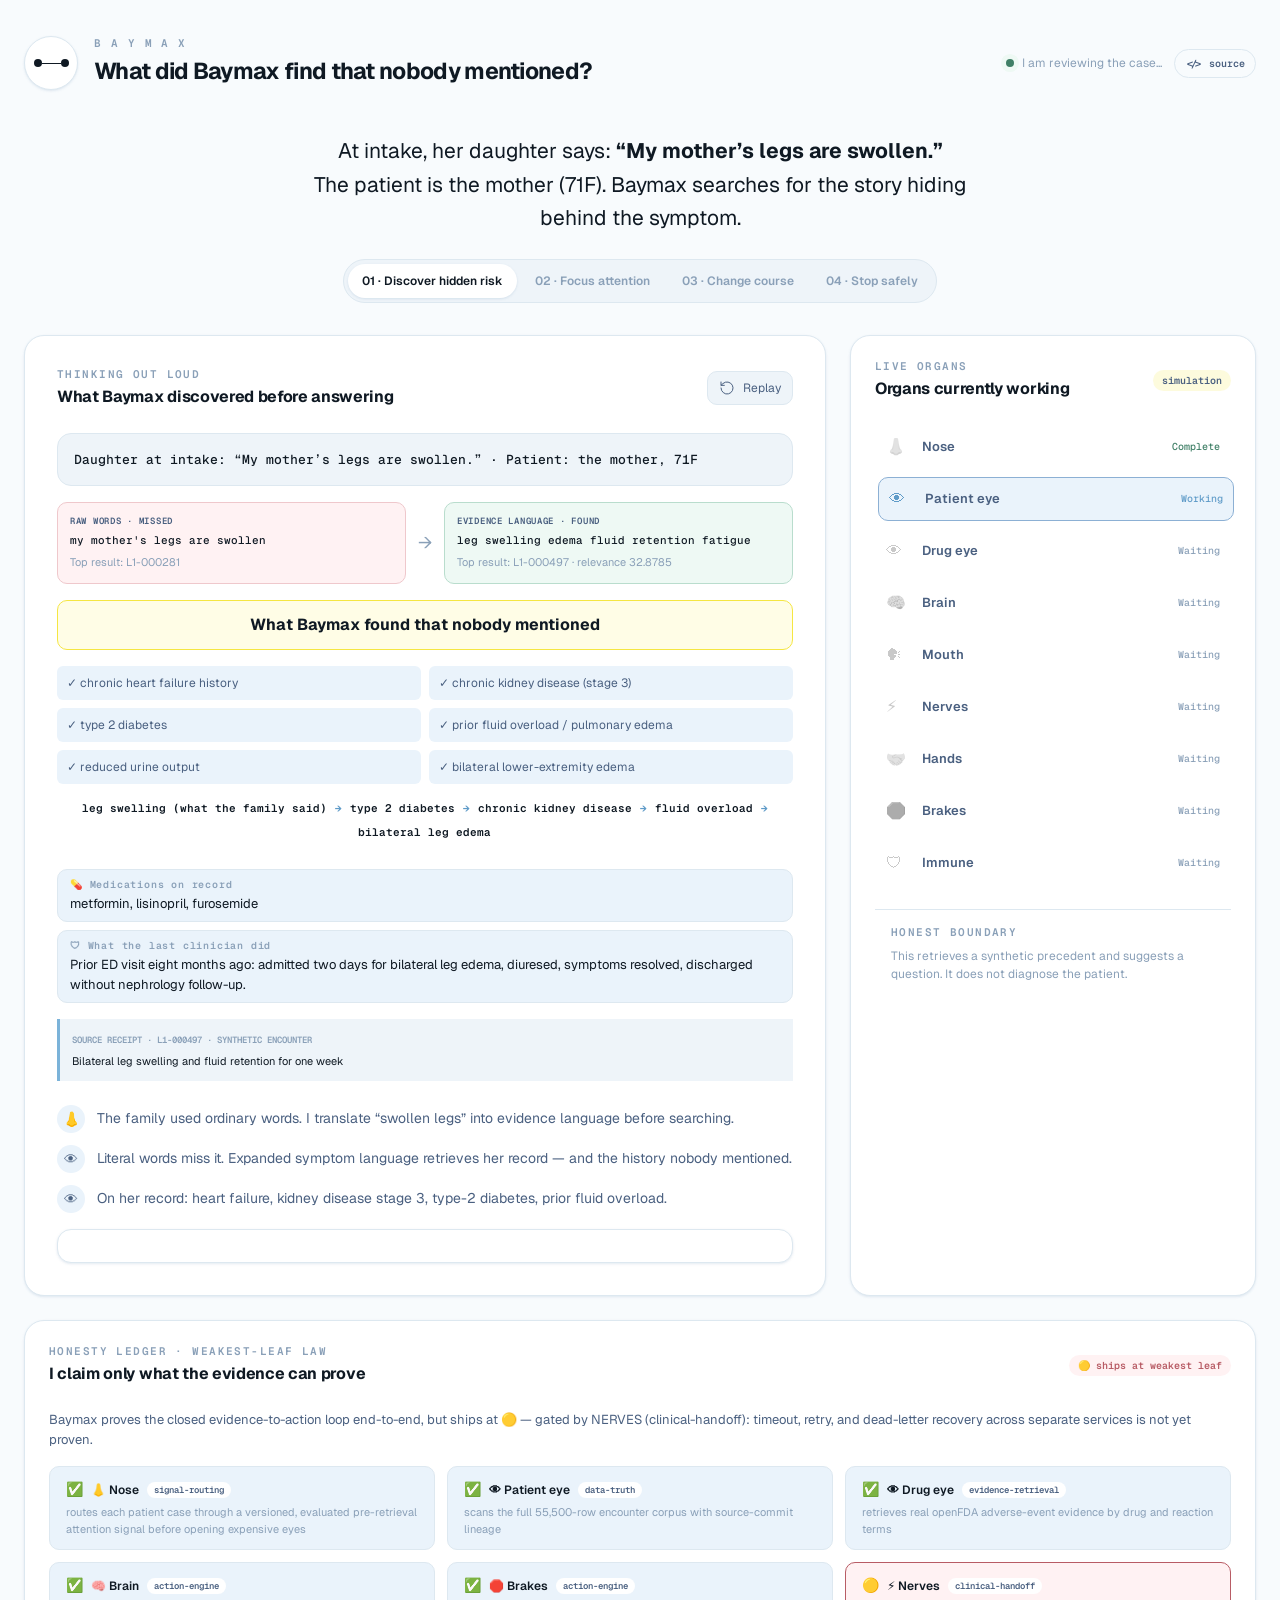
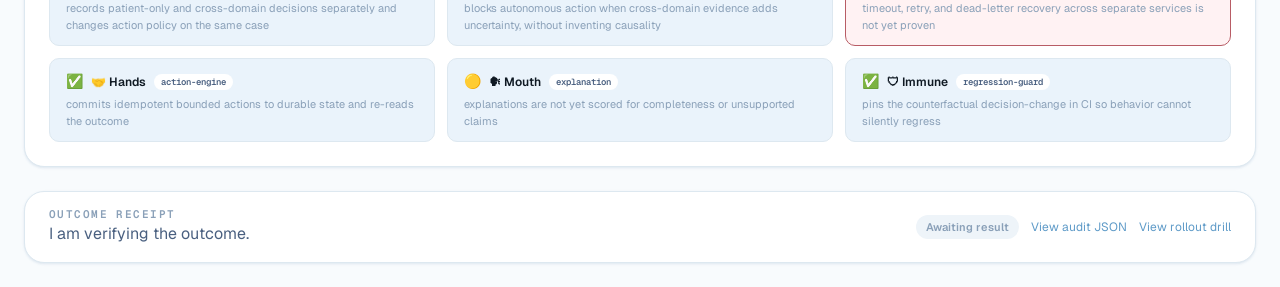
==== commit 8662474a: "feat: disclose corpus lineage + frame patient as the mother - patient is the mother (71F); the adult" ====
--- a/ui/index.html
+++ b/ui/index.html
@@ -28,7 +28,7 @@
     </header>
 
     <section class="intro">
-      <p class="baymax-quote">Patient said: <strong>“My mother’s legs are swollen.”</strong><br>Baymax searches for the story hiding behind the symptom.</p>
+      <p class="baymax-quote">At intake, her daughter says: <strong>“My mother’s legs are swollen.”</strong><br>The patient is the mother (71F). Baymax searches for the story hiding behind the symptom.</p>
       <div class="case-tabs" role="tablist" aria-label="Baymax demo cases">
         <button class="case-tab active" data-case="discovery" role="tab">01 · Discover hidden risk</button>
         <button class="case-tab" data-case="attention" role="tab">02 · Focus attention</button>
--- a/ui/style.css
+++ b/ui/style.css
@@ -235,3 +235,8 @@
 .voice.family { background: var(--color-success-bg); }
 .voice p { margin: 4px 0 0; font-size: 13px; color: var(--color-text-primary); line-height: 1.5; }
 @media (max-width: 640px) { .dual { grid-template-columns: 1fr; } }
+
+.provenance {
+  font-size: 12px; color: var(--color-text-muted); line-height: 1.5;
+  border-top: 1px dashed var(--color-border); padding-top: var(--space-2);
+}
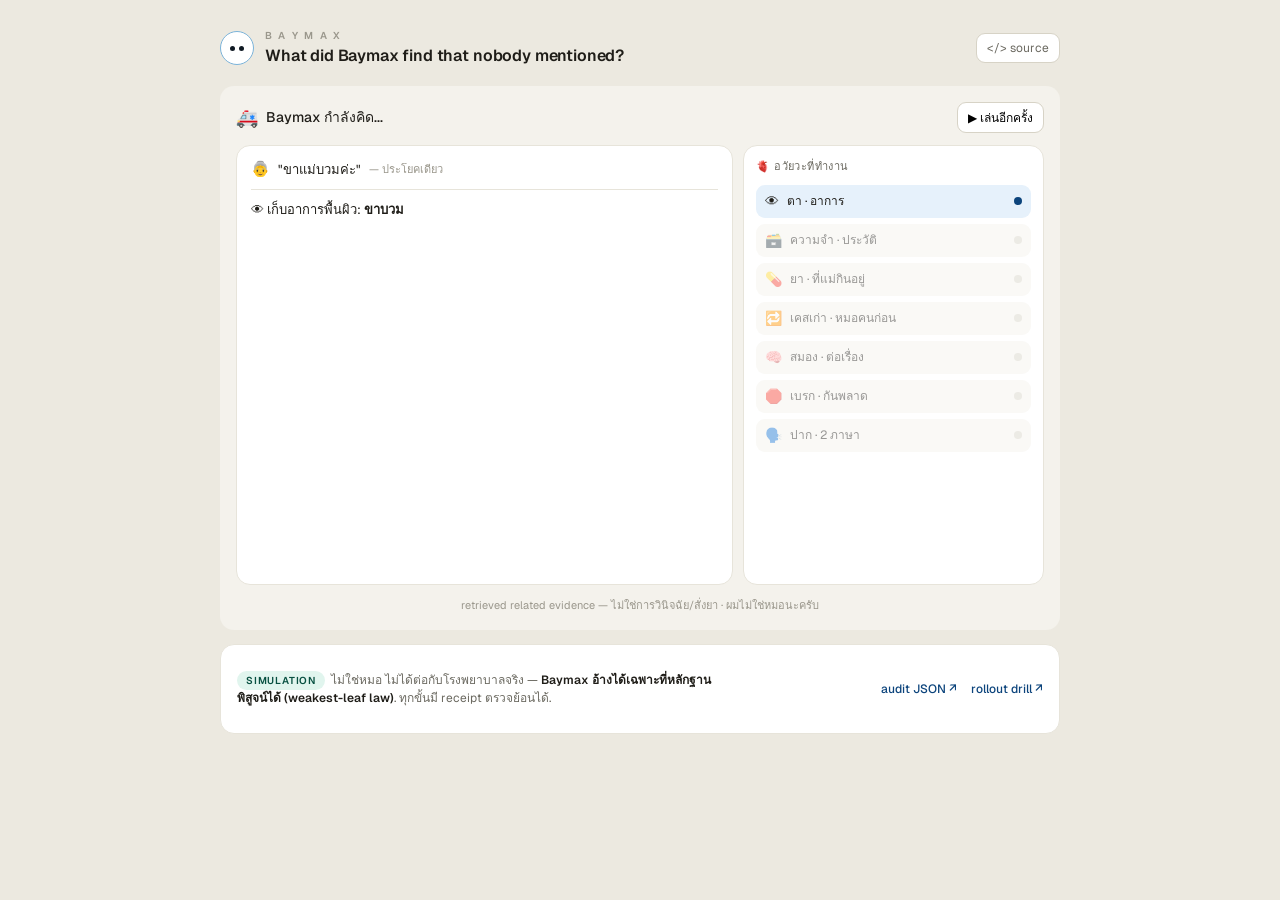
==== commit 3c0cbe55: "showroom: live reasoning theater UI + fresh demo.gif Replace text 'thinking out loud' layout with th" ====
--- a/ui/index.html
+++ b/ui/index.html
@@ -3,99 +3,156 @@
 <head>
   <meta charset="utf-8">
   <meta name="viewport" content="width=device-width, initial-scale=1">
-  <meta name="description" content="Watch Baymax allocate attention, change decisions, and stop unsafe actions.">
-  <title>Baymax · ER nurse assistant simulation</title>
+  <meta name="description" content="Baymax reads the hidden history behind one sentence — 'my mother's legs are swollen' — traces the trajectory, applies a kidney-safety brake, and speaks two ways: clinically to the doctor, plainly to the daughter.">
+  <title>Baymax · live reasoning theater</title>
   <link rel="icon" href="data:image/svg+xml,<svg xmlns='http://www.w3.org/2000/svg' viewBox='0 0 64 64'><circle cx='32' cy='32' r='30' fill='white' stroke='%237bb3d9'/><circle cx='22' cy='32' r='4' fill='%230f1923'/><path d='M26 32h12' stroke='%230f1923'/><circle cx='42' cy='32' r='4' fill='%230f1923'/></svg>">
   <link rel="preconnect" href="https://fonts.googleapis.com">
   <link rel="preconnect" href="https://fonts.gstatic.com" crossorigin>
-  <link href="https://fonts.googleapis.com/css2?family=Geist:wght@300;400;500;600;700&family=Geist+Mono:wght@400;500&display=swap" rel="stylesheet">
-  <link rel="stylesheet" href="/ui/style.css">
+  <link href="https://fonts.googleapis.com/css2?family=Geist:wght@300;400;500;600;700&display=swap" rel="stylesheet">
+  <style>
+    /* Self-contained palette — claude.ai design tokens ported to real hex so the
+       reasoning theater renders identically on Vercel (outside the Claude artifact host). */
+    :root{
+      --color-background-primary:#ffffff;
+      --color-background-secondary:#f4f2ec;
+      --color-border-tertiary:#e7e4da;
+      --color-border-secondary:#d7d3c6;
+      --color-text-secondary:#6b6960;
+      --color-text-tertiary:#9a978c;
+      --color-text-info:#0c447c;
+      --color-background-info:#e6f1fb;
+      --color-text-success:#085041;
+      --color-background-success:#e1f5ee;
+      --color-text-danger:#791f1f;
+      --color-background-danger:#fcebeb;
+      --border-radius-lg:14px;
+      --border-radius-md:9px;
+      --page-bg:#ece9e0;
+      --ink:#1f1d18;
+    }
+    *{box-sizing:border-box;}
+    body{margin:0;background:var(--page-bg);color:var(--ink);font-family:"Geist",-apple-system,BlinkMacSystemFont,"Segoe UI",sans-serif;line-height:1.5;-webkit-font-smoothing:antialiased;}
+    .wrap{max-width:880px;margin:0 auto;padding:28px 20px 48px;}
+    header.top{display:flex;align-items:center;justify-content:space-between;gap:12px;margin-bottom:18px;}
+    .id{display:flex;align-items:center;gap:11px;}
+    .mark{width:34px;height:34px;border-radius:50%;background:#fff;border:1.5px solid #7bb3d9;display:flex;align-items:center;justify-content:center;gap:4px;flex:none;}
+    .mark i{width:5px;height:5px;border-radius:50%;background:#0f1923;display:block;}
+    .eyebrow{margin:0;font-size:10px;letter-spacing:0.22em;color:var(--color-text-tertiary);font-weight:600;}
+    .id h1{margin:1px 0 0;font-size:16px;font-weight:600;letter-spacing:-0.01em;}
+    .src{font-size:12px;color:var(--color-text-secondary);text-decoration:none;border:0.5px solid var(--color-border-secondary);padding:5px 10px;border-radius:var(--border-radius-md);background:#fff;}
+    .src:hover{color:var(--ink);}
+    .proof{margin-top:14px;background:var(--color-background-primary);border:0.5px solid var(--color-border-tertiary);border-radius:var(--border-radius-lg);padding:14px 16px;display:flex;flex-wrap:wrap;align-items:center;gap:10px 18px;justify-content:space-between;}
+    .proof .b{font-size:12px;color:var(--color-text-secondary);max-width:480px;}
+    .proof .b strong{color:var(--ink);font-weight:600;}
+    .proof .links{display:flex;gap:14px;flex-wrap:wrap;}
+    .proof .links a{font-size:12px;color:var(--color-text-info);text-decoration:none;font-weight:500;}
+    .proof .links a:hover{text-decoration:underline;}
+    .pill{font-size:10px;letter-spacing:0.08em;font-weight:600;color:var(--color-text-success);background:var(--color-background-success);padding:3px 9px;border-radius:999px;}
+  </style>
 </head>
 <body>
-  <main class="shell">
-    <header class="topbar">
-      <div class="identity">
-        <div class="baymax-mark" aria-hidden="true"><span></span><i></i><span></span></div>
+  <main class="wrap">
+    <header class="top">
+      <div class="id">
+        <span class="mark" aria-hidden="true"><i></i><i></i></span>
         <div>
           <p class="eyebrow">B A Y M A X</p>
           <h1>What did Baymax find that nobody mentioned?</h1>
         </div>
       </div>
-      <div class="topbar-actions">
-        <div class="working-state"><span class="working-dot"></span><span id="working-label">I am ready to review a case.</span></div>
-        <a class="source-link" href="https://github.com/anix-lynch/baymax" target="_blank" rel="noopener">&lt;/&gt; source</a>
-      </div>
+      <a class="src" href="https://github.com/anix-lynch/baymax" target="_blank" rel="noopener">&lt;/&gt; source</a>
     </header>
 
-    <section class="intro">
-      <p class="baymax-quote">At intake, her daughter says: <strong>“My mother’s legs are swollen.”</strong><br>The patient is the mother (71F). Baymax searches for the story hiding behind the symptom.</p>
-      <div class="case-tabs" role="tablist" aria-label="Baymax demo cases">
-        <button class="case-tab active" data-case="discovery" role="tab">01 · Discover hidden risk</button>
-        <button class="case-tab" data-case="attention" role="tab">02 · Focus attention</button>
-        <button class="case-tab" data-case="decision" role="tab">03 · Change course</button>
-        <button class="case-tab" data-case="brake" role="tab">04 · Stop safely</button>
+    <!-- ===== Live reasoning theater (designed in CoWork, ported to standalone hex) ===== -->
+    <div style="background: var(--color-background-secondary); border-radius: var(--border-radius-lg); padding: 1rem;">
+    <h2 class="sr-only" style="position:absolute;width:1px;height:1px;overflow:hidden;clip:rect(0 0 0 0);">Baymax full live reasoning theater: it retrieves the mother's history, medications, similar past cases and what the previous doctor did, traces the trajectory, applies a kidney-safety brake, and ends by speaking two ways — clinically to the doctor and plainly to the daughter.</h2>
+
+      <div style="display:flex;align-items:center;justify-content:space-between;margin-bottom:12px;">
+        <div style="display:flex;align-items:center;gap:8px;"><span style="font-size:18px;">🚑</span><span style="font-size:14px;font-weight:500;">Baymax กำลังคิด...</span><span id="bf-status" style="font-size:11px;color:var(--color-text-secondary);"></span></div>
+        <button id="bf-replay" style="font-size:12px;cursor:pointer;background:#fff;border:0.5px solid var(--color-border-secondary);border-radius:var(--border-radius-md);padding:5px 10px;">▶ เล่นอีกครั้ง</button>
       </div>
-    </section>
 
-    <section class="workbench" aria-live="polite">
-      <article class="thinking-panel">
-        <div class="panel-heading">
-          <div>
-            <p class="eyebrow">THINKING OUT LOUD</p>
-            <h2 id="thinking-title">What Baymax discovered before answering</h2>
+      <div style="display:flex;gap:10px;align-items:stretch;flex-wrap:wrap;">
+
+        <div style="flex:1.7;min-width:260px;background:var(--color-background-primary);border:0.5px solid var(--color-border-tertiary);border-radius:var(--border-radius-lg);padding:12px 14px;min-height:440px;">
+          <div style="display:flex;align-items:center;gap:8px;padding-bottom:8px;border-bottom:0.5px solid var(--color-border-tertiary);margin-bottom:10px;">
+            <span style="font-size:15px;">👵</span><span style="font-size:13px;">"ขาแม่บวมค่ะ"</span><span style="font-size:11px;color:var(--color-text-tertiary);">— ประโยคเดียว</span>
           </div>
-          <button id="replay" class="replay-button" type="button" aria-label="Replay current case">
-            <svg width="16" height="16" viewBox="0 0 24 24" fill="none" stroke="currentColor" stroke-width="1.5" stroke-linecap="round" stroke-linejoin="round" aria-hidden="true"><path d="M3 12a9 9 0 1 0 3-6.7L3 8"/><path d="M3 3v5h5"/></svg>
-            Replay
-          </button>
+          <div id="bf-stream" style="display:flex;flex-direction:column;gap:10px;"></div>
         </div>
-        <div id="patient-card" class="patient-card"></div>
-        <div id="discovery-card" class="discovery-card" hidden></div>
-        <ol id="transcript" class="transcript"></ol>
-        <div id="money-shot" class="money-shot" hidden></div>
-        <div id="result-card" class="result-card" hidden></div>
-      </article>
 
-      <aside class="vitals-panel">
-        <div class="panel-heading">
-          <div>
-            <p class="eyebrow">LIVE ORGANS</p>
-            <h2>Organs currently working</h2>
-          </div>
-          <span class="truth-pill">simulation</span>
+        <div style="flex:1;min-width:200px;background:var(--color-background-primary);border:0.5px solid var(--color-border-tertiary);border-radius:var(--border-radius-lg);padding:12px;">
+          <p style="margin:0 0 10px;font-size:11px;font-weight:500;color:var(--color-text-secondary);letter-spacing:0.04em;">🫀 อวัยวะที่ทำงาน</p>
+          <div id="bf-organs" style="display:flex;flex-direction:column;gap:6px;"></div>
         </div>
-        <div id="organs" class="organ-list"></div>
-        <div class="boundary-card">
-          <p class="eyebrow">HONEST BOUNDARY</p>
-          <p id="boundary">I am a simulation, not a clinician, and I am not connected to a real hospital.</p>
-        </div>
-      </aside>
-    </section>
 
-    <section class="honesty" aria-live="polite">
-      <div class="panel-heading">
-        <div>
-          <p class="eyebrow">HONESTY LEDGER · WEAKEST-LEAF LAW</p>
-          <h2>I claim only what the evidence can prove</h2>
-        </div>
-        <span id="honesty-headline" class="truth-pill">Awaiting proof</span>
       </div>
-      <p id="honesty-claim" class="honesty-claim"></p>
-      <div id="honesty-ledger" class="honesty-grid"></div>
-    </section>
+      <p style="margin:12px 0 0;font-size:11px;color:var(--color-text-tertiary);text-align:center;">retrieved related evidence — ไม่ใช่การวินิจฉัย/สั่งยา · ผมไม่ใช่หมอนะครับ</p>
 
-    <footer class="receipt">
-      <div>
-        <p class="eyebrow">OUTCOME RECEIPT</p>
-        <p id="receipt-text">I am verifying the outcome.</p>
+    <script>
+    (function(){
+      var organs=[
+        {k:'eye',i:'👁',n:'ตา · อาการ'},
+        {k:'mem',i:'🗃️',n:'ความจำ · ประวัติ'},
+        {k:'drug',i:'💊',n:'ยา · ที่แม่กินอยู่'},
+        {k:'cases',i:'🔁',n:'เคสเก่า · หมอคนก่อน'},
+        {k:'brain',i:'🧠',n:'สมอง · ต่อเรื่อง'},
+        {k:'brake',i:'🛑',n:'เบรก · กันพลาด'},
+        {k:'voice',i:'🗣️',n:'ปาก · 2 ภาษา'}
+      ];
+      var oWrap=document.getElementById('bf-organs'),oEl={};
+      organs.forEach(function(o){var d=document.createElement('div');d.style.cssText='display:flex;align-items:center;gap:8px;padding:6px 9px;border-radius:var(--border-radius-md);background:var(--color-background-secondary);opacity:0.45;transition:all .3s;';d.innerHTML='<span style="font-size:14px;">'+o.i+'</span><span style="font-size:12px;flex:1;">'+o.n+'</span><span class="dot" style="width:8px;height:8px;border-radius:50%;background:var(--color-border-secondary);"></span>';oWrap.appendChild(d);oEl[o.k]=d;});
+      function setOrgan(k,s){var d=oEl[k];if(!d)return;var dot=d.querySelector('.dot');if(s==='active'){d.style.opacity='1';d.style.background='var(--color-background-info)';dot.style.background='var(--color-text-info)';dot.style.boxShadow='0 0 0 4px var(--color-background-info)';}else if(s==='done'){d.style.opacity='1';d.style.background='var(--color-background-secondary)';dot.style.background='var(--color-text-success)';dot.style.boxShadow='none';}else{d.style.opacity='0.45';d.style.background='var(--color-background-secondary)';dot.style.background='var(--color-border-secondary)';dot.style.boxShadow='none';}}
+
+      var steps=[
+        {o:'eye',t:'👁 เก็บอาการพื้นผิว: <b>ขาบวม</b>'},
+        {o:'mem',t:'🗃️ เปิดประวัติแม่... ไม่มีใครบอก แต่ผมเจอ:',chips:[['❤️ CHF','#FCEBEB','#791F1F'],['🧪 CKD stage 3','#E1F5EE','#085041'],['🩸 เบาหวาน','#FAEEDA','#633806'],['🫁 น้ำท่วมปอด','#E6F1FB','#0C447C']]},
+        {o:'drug',t:'💊 ดูยาที่แม่กินอยู่ตอนนี้:',chips:[['ยาเบาหวาน','#FAEEDA','#633806'],['ยาความดัน','#E6F1FB','#0C447C'],['⚠️ เกลือสูง = บวมหนักขึ้น','#FCEBEB','#791F1F']]},
+        {o:'cases',t:'🔁 หมอคนก่อนทำอะไรไปแล้ว:<br><span style="color:var(--color-text-secondary);font-size:12px;">admit ขาบวม 2 วัน → อาการหาย → ให้กลับบ้าน</span>',chips:[['เคสคล้าย 12 ราย','#EEEDFE','#26215C'],['ส่วนใหญ่ = fluid overload','#E1F5EE','#085041']]},
+        {o:'brain',t:'🧠 ต่อเส้นทาง (ซ้ำรอยเดิม):<br><span style="font-size:12px;">เบาหวานคุมไม่อยู่ → ไตเสื่อม → น้ำคั่ง → <b>ขาบวม</b></span>'},
+        {o:'brake',t:'🛑 ไตแม่ระยะ 3 — อย่าให้ยาขับน้ำแรงซ้ำแบบไม่ดูไต<br><span style="color:var(--color-text-danger);font-size:12px;">รอบก่อน "หาย" แต่ไม่ได้แก้ที่ต้นเหตุ ผมเป็นห่วงครับ</span>',danger:true},
+        {o:'voice',dual:true}
+      ];
+
+      var stream=document.getElementById('bf-stream'),status=document.getElementById('bf-status'),timers=[];
+      function clearAll(){timers.forEach(clearTimeout);timers=[];stream.innerHTML='';organs.forEach(function(o){oEl[o.k].dataset.done='';setOrgan(o.k,'idle');});status.textContent='';}
+
+      function run(){
+        clearAll();var t=300;
+        steps.forEach(function(s,idx){
+          timers.push(setTimeout(function(){
+            organs.forEach(function(o){if(oEl[o.k].dataset.done)setOrgan(o.k,'done');});
+            setOrgan(s.o,'active');
+            if(s.dual){
+              var wrap=document.createElement('div');wrap.style.cssText='opacity:0;transform:translateY(6px);transition:all .35s;display:flex;flex-direction:column;gap:8px;';
+              wrap.innerHTML='<div style="background:var(--color-background-info);border-radius:var(--border-radius-md);padding:9px 11px;"><p style="margin:0 0 3px;font-size:11px;font-weight:500;color:var(--color-text-info);">🩺 พูดกับหมอ</p><p style="margin:0;font-size:12px;color:var(--color-text-info);line-height:1.5;">"เคสนี้น่าจะ fluid overload จาก CKD ซ้ำรอยเดิมครับ พิจารณาจำกัดเกลือ + ทบทวนยาก่อนให้ยาขับน้ำซ้ำ"</p></div>'+
+                '<div style="background:var(--color-background-success,#E1F5EE);border-radius:var(--border-radius-md);padding:9px 11px;"><p style="margin:0 0 3px;font-size:11px;font-weight:500;color:#085041;">👧 พูดกับลูก</p><p style="margin:0;font-size:12px;color:#085041;line-height:1.5;">"ถ้าขาแม่เริ่มตึง ๆ แปลว่าน้ำตาลคุมไม่อยู่แล้วนะคะ ช่วยคุมของหวาน+ของเค็มให้แม่ และจดปริมาณฉี่ไว้ให้หมอดูด้วยนะคะ"</p></div>';
+              stream.appendChild(wrap);requestAnimationFrame(function(){wrap.style.opacity='1';wrap.style.transform='none';});
+            } else {
+              var row=document.createElement('div');row.style.cssText='opacity:0;transform:translateY(6px);transition:all .35s;font-size:13px;line-height:1.5;'+(s.danger?'background:var(--color-background-danger);border-radius:var(--border-radius-md);padding:8px 10px;':'');row.innerHTML=s.t;
+              if(s.chips){var c=document.createElement('div');c.style.cssText='display:flex;flex-wrap:wrap;gap:6px;margin-top:8px;';s.chips.forEach(function(ch,ci){var sp=document.createElement('span');sp.style.cssText='opacity:0;transition:opacity .3s;font-size:12px;padding:3px 9px;border-radius:var(--border-radius-md);background:'+ch[1]+';color:'+ch[2]+';';sp.innerHTML=ch[0];c.appendChild(sp);timers.push(setTimeout(function(){sp.style.opacity='1';},140*(ci+1)));});row.appendChild(c);}
+              stream.appendChild(row);requestAnimationFrame(function(){row.style.opacity='1';row.style.transform='none';});
+            }
+            oEl[s.o].dataset.done='1';
+            if(idx===steps.length-1){status.textContent='• เสร็จ — เห็นทุกมุมก่อนตอบ 💥';timers.push(setTimeout(function(){organs.forEach(function(o){setOrgan(o.k,'done');});},500));}
+          },t));
+          t+=s.chips?1500:(s.dual?1100:1050);
+        });
+      }
+      document.getElementById('bf-replay').addEventListener('click',run);run();
+    })();
+    </script>
+    </div>
+    <!-- ===== /theater ===== -->
+
+    <!-- L2 proof rail: this is a simulation, and every claim is backed by an auditable receipt. -->
+    <div class="proof">
+      <p class="b"><span class="pill">SIMULATION</span> &nbsp;ไม่ใช่หมอ ไม่ได้ต่อกับโรงพยาบาลจริง — <strong>Baymax อ้างได้เฉพาะที่หลักฐานพิสูจน์ได้ (weakest-leaf law)</strong>. ทุกขั้นมี receipt ตรวจย้อนได้.</p>
+      <div class="links">
+        <a href="../outputs/baymax_audit.json" target="_blank" rel="noopener">audit JSON ↗</a>
+        <a href="../outputs/deployment_readiness_receipt.json" target="_blank" rel="noopener">rollout drill ↗</a>
       </div>
-      <div class="receipt-actions">
-        <span id="receipt-state" class="receipt-state">Awaiting result</span>
-        <a href="../outputs/baymax_audit.json">View audit JSON</a>
-        <a href="../outputs/deployment_readiness_receipt.json">View rollout drill</a>
-      </div>
-    </footer>
+    </div>
   </main>
-  <script src="/ui/app.js"></script>
 </body>
 </html>
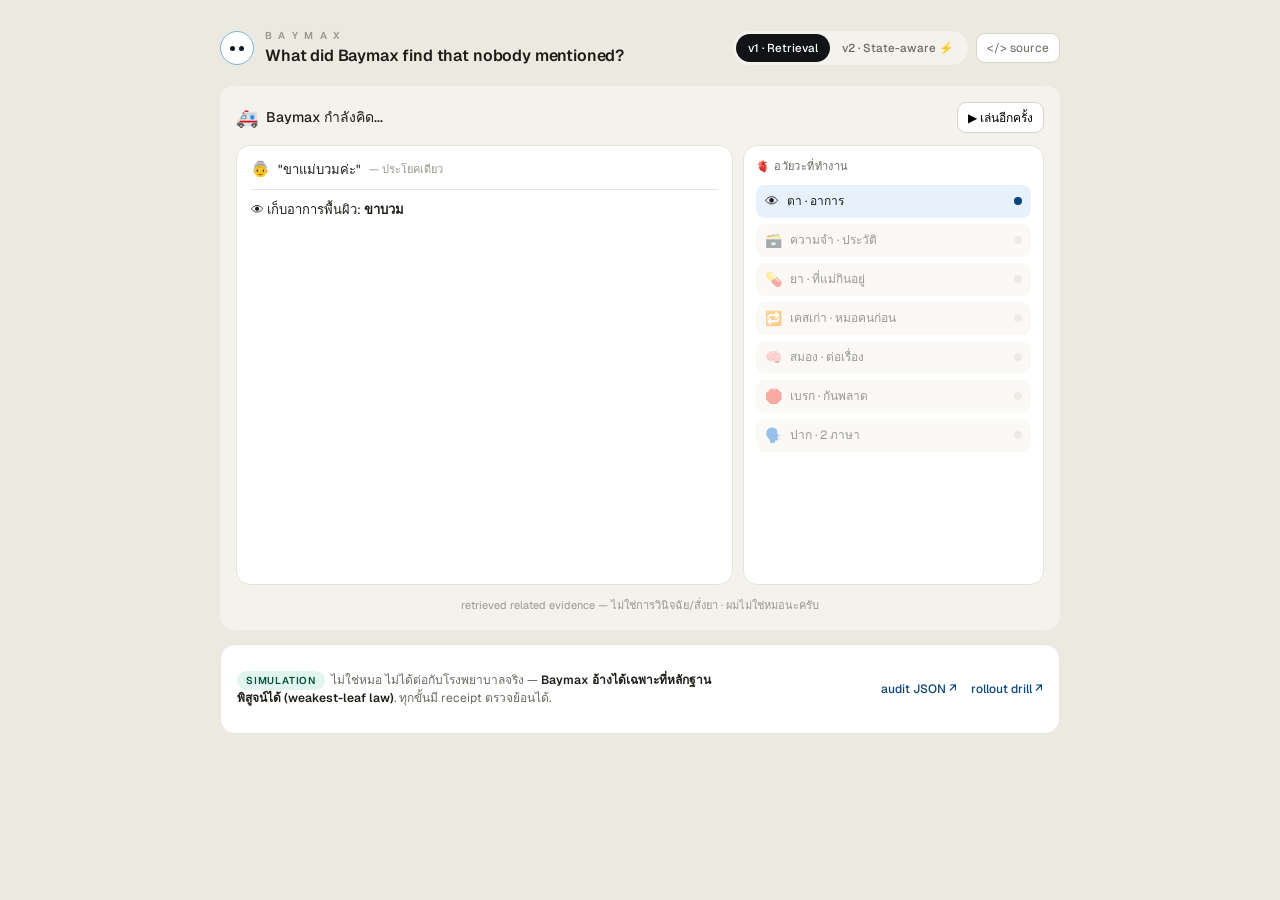
==== commit 9065671e: "baymax theater v1 snapshot — wired ui/baymax + organ audit docs + lineage cleanups" ====
--- a/ui/index.html
+++ b/ui/index.html
@@ -41,6 +41,9 @@
     .id h1{margin:1px 0 0;font-size:16px;font-weight:600;letter-spacing:-0.01em;}
     .src{font-size:12px;color:var(--color-text-secondary);text-decoration:none;border:0.5px solid var(--color-border-secondary);padding:5px 10px;border-radius:var(--border-radius-md);background:#fff;}
     .src:hover{color:var(--ink);}
+    .vswitch{display:flex;background:var(--color-background-secondary);border-radius:999px;padding:3px;}
+    .vbtn{font-size:11.5px;text-decoration:none;padding:5px 12px;border-radius:999px;color:var(--color-text-secondary);font-weight:500;white-space:nowrap;}
+    .vbtn.on{background:#111317;color:#fff;}
     .proof{margin-top:14px;background:var(--color-background-primary);border:0.5px solid var(--color-border-tertiary);border-radius:var(--border-radius-lg);padding:14px 16px;display:flex;flex-wrap:wrap;align-items:center;gap:10px 18px;justify-content:space-between;}
     .proof .b{font-size:12px;color:var(--color-text-secondary);max-width:480px;}
     .proof .b strong{color:var(--ink);font-weight:600;}
@@ -60,7 +63,10 @@
           <h1>What did Baymax find that nobody mentioned?</h1>
         </div>
       </div>
-      <a class="src" href="https://github.com/anix-lynch/baymax" target="_blank" rel="noopener">&lt;/&gt; source</a>
+      <div style="display:flex;gap:8px;align-items:center;flex-wrap:wrap;">
+        <div class="vswitch"><a class="vbtn on" href="/">v1 · Retrieval</a><a class="vbtn" href="/v2">v2 · State-aware&nbsp;⚡</a></div>
+        <a class="src" href="https://github.com/anix-lynch/baymax" target="_blank" rel="noopener">&lt;/&gt; source</a>
+      </div>
     </header>
 
     <!-- ===== Live reasoning theater (designed in CoWork, ported to standalone hex) ===== -->
